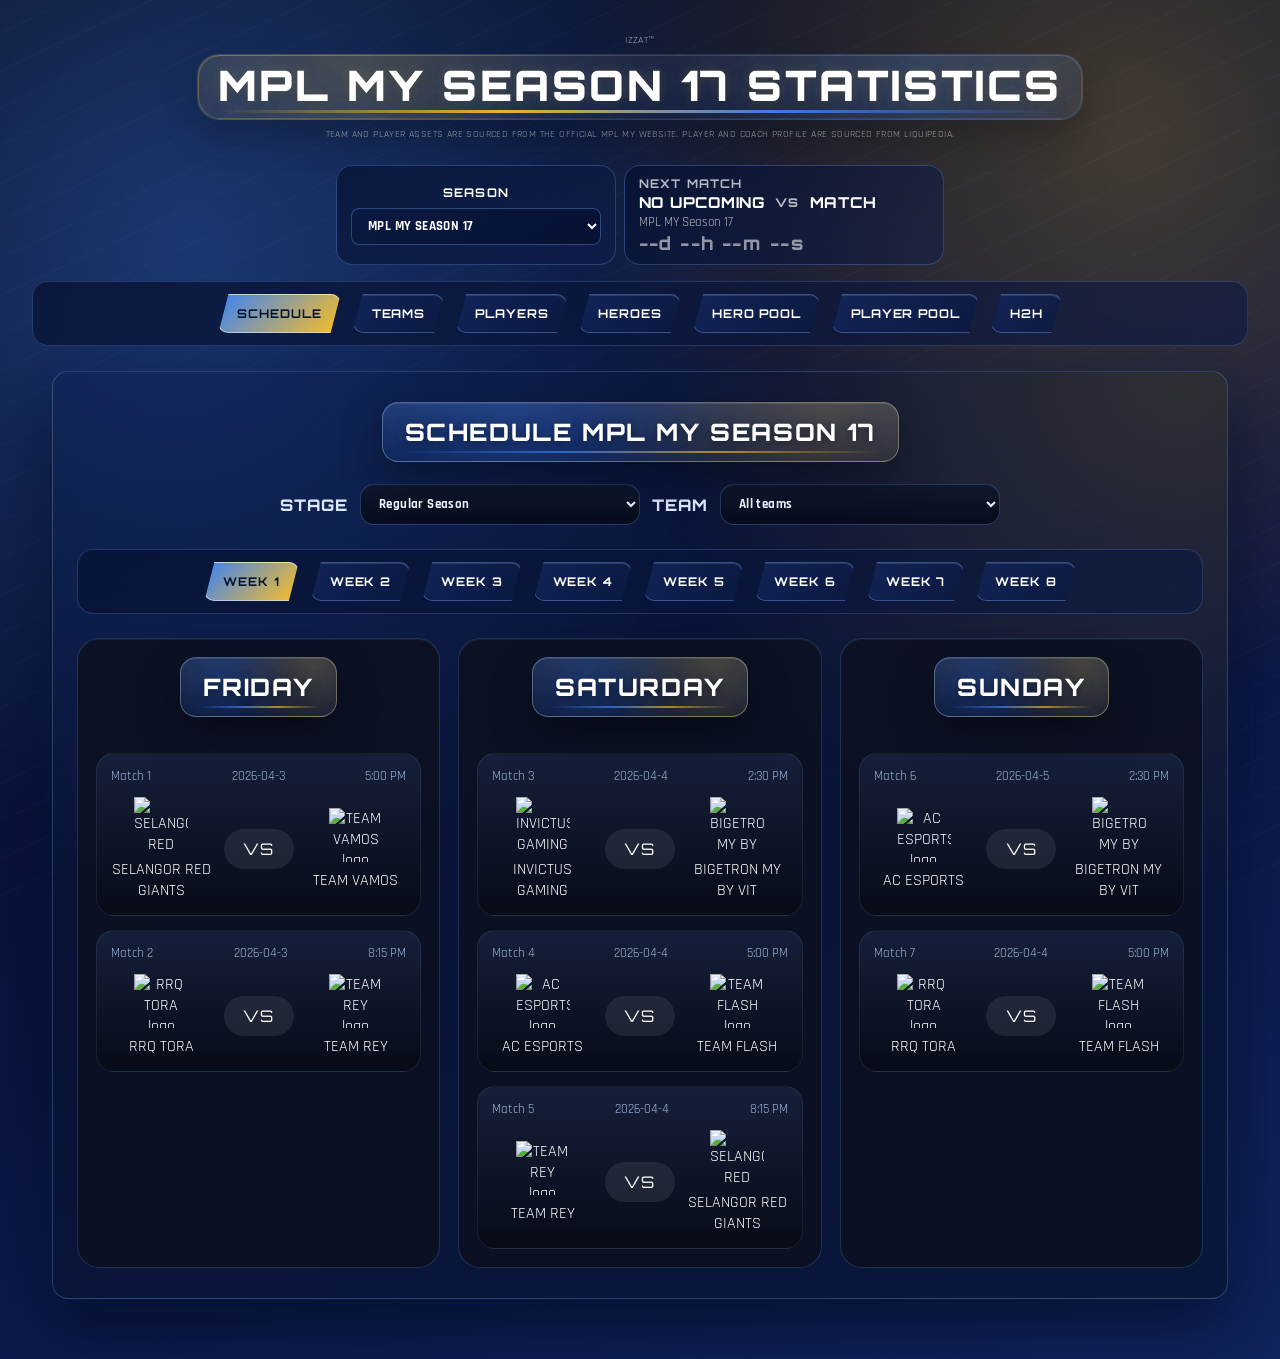
==== index.html @ d5d4b62b "Update index.html" ====
﻿<!DOCTYPE html>
<html lang="en">
<head>
  <meta charset="UTF-8" />
  <meta name="viewport" content="width=device-width, initial-scale=1.0" />
  <title>MPL MY Season 17 Stats</title>
  <link rel="preconnect" href="https://fonts.googleapis.com" />
  <link rel="preconnect" href="https://fonts.gstatic.com" crossorigin />
  <link href="https://fonts.googleapis.com/css2?family=Orbitron:wght@600;700;800;900&family=Rajdhani:wght@500;600;700&display=swap" rel="stylesheet" />
  <link rel="stylesheet" href="/style.css?v=20260312-1" />
</head>
<body>

<div class="container">

  <div class="header">
    <div>
      <p class="siteOwner">Izzat™</p>
      <h1 id="seasonHeading">MPL MY SEASON 17 STATISTICS</h1>
      <p class="siteDisclaimer">Team and player assets are sourced from the official MPL MY website. Player and Coach profile are sourced from Liquipedia.</p>
    </div>
  </div>

  <div class="topControls">
    <div class="seasonSelectorWrap">
      <label for="seasonSelect">Season</label>
      <div class="seasonSelectorField">
        <select id="seasonSelect" onchange="onSeasonChange(this.value)">
          <option value="season17">MPL MY SEASON 17</option>
          <option value="season16">MPL MY SEASON 16</option>
        </select>
      </div>
    </div>

    <div id="nextMatchCountdown" class="countdownCard" aria-live="polite">
      <div class="countdownLabel">Next Match</div>
      <div class="countdownMatchup">
        <div class="countdownTeam">
          <img id="countdownLogoA" class="countdownLogo" src="" alt="" hidden>
          <span id="countdownTeamA" class="countdownTeamName">Loading...</span>
        </div>
        <div class="countdownVs">VS</div>
        <div class="countdownTeam">
          <img id="countdownLogoB" class="countdownLogo" src="" alt="" hidden>
          <span id="countdownTeamB" class="countdownTeamName">Loading...</span>
        </div>
      </div>
      <div id="countdownMeta" class="countdownMeta"></div>
      <div id="countdownTimer" class="countdownTimer">--d --h --m --s</div>
    </div>
  </div>

  <div class="nav">
    <a id="tabSchedule" href="/schedule" data-route="schedule">Schedule</a>
    <a href="/" data-route="teams">Teams</a>
    <a href="/players" data-route="players">Players</a>
    <a href="/heroes" data-route="heroes">Heroes</a>
    <a href="/hero-pool" data-route="hero pool">Hero Pool</a>
    <a href="/player-pool" data-route="player pool">Player Pool</a>
    <a id="tabH2H" href="/h2h/team" data-route="h2h">H2H</a>
  </div>

  <div id="output" class="panel">Loading data...</div>

</div>

<script type="module" src="/js/app.js?v=20260312-1"></script>

<script type="text/javascript" src="https://storage.sociabuzz.com/storage/js/main/buttononwebsite/index.min.js"></script>
<script>
  sbBoW.draw("izzat27","R2l2ZSBTdXBwb3J0","position-bottom-right","#3B82F6","#FFFFFF")
</script>

</body>
</html>
---- style.css ----
﻿/* =========================================================
   THEME TOKENS
========================================================= */
:root{
  --bg0:#060c20;
  --bg1:#0b1542;
  --bg2:#10245d;

  --blue:#3B82F6;
  --blue-dark:#1E40AF;

  --yellow:#FBBF24;
  --yellow-dark:#F59E0B;

  --card:rgba(9,20,56,0.7);
  --border:rgba(114,160,255,0.26);

  --text:#ffffff;
  --muted:rgba(255,255,255,0.7);

  /* glass extras */
  --glass-1: rgba(130,169,255,0.16);
  --glass-2: rgba(13,29,76,0.5);
  --edge: rgba(167,198,255,0.26);
}

*{ box-sizing:border-box; }

html{
  scroll-behavior:smooth;
  scrollbar-width:thin;
  scrollbar-color:rgba(96,165,250,0.85) rgba(6,14,38,0.9);
}

html::-webkit-scrollbar{
  width:12px;
}

html::-webkit-scrollbar-track{
  background:linear-gradient(180deg, rgba(6,14,38,0.95), rgba(8,19,56,0.92));
  border-radius:999px;
}

html::-webkit-scrollbar-thumb{
  border-radius:999px;
  border:2px solid rgba(6,14,38,0.95);
  background:linear-gradient(180deg, rgba(59,130,246,0.95), rgba(14,165,233,0.92), rgba(251,191,36,0.8));
  box-shadow:inset 0 0 0 1px rgba(255,255,255,0.16), 0 0 14px rgba(59,130,246,0.25);
}

html::-webkit-scrollbar-thumb:hover{
  background:linear-gradient(180deg, rgba(96,165,250,1), rgba(56,189,248,1), rgba(251,191,36,0.9));
}

@media (prefers-reduced-motion: reduce){
  html{
    scroll-behavior:auto;
  }
}

/* =========================================================
   PAGE LAYOUT
========================================================= */
body{
  margin:0;
  min-height:100vh;
  font-family:'Rajdhani','Segoe UI',Arial,sans-serif;
  color:var(--text);
  position:relative;
  overflow-x:hidden;

  background:
    radial-gradient(circle at 15% 18%, rgba(59,130,246,0.34), transparent 38%),
    radial-gradient(circle at 88% 10%, rgba(251,191,36,0.24), transparent 34%),
    linear-gradient(155deg, var(--bg0), var(--bg1) 55%, var(--bg2));
}

body::before{
  content:"";
  position:fixed;
  inset:0;
  pointer-events:none;
  z-index:0;
  background:
    linear-gradient(135deg, rgba(255,255,255,0.035) 0%, transparent 40%),
    repeating-linear-gradient(
      -25deg,
      rgba(120,160,255,0.08) 0 1px,
      transparent 1px 34px
    );
  mix-blend-mode:screen;
  opacity:.45;
}

.container{
  width:95%;
  max-width:1460px;
  margin:34px auto;
  position:relative;
  z-index:1;
}

.header{
  text-align:center;
  margin-bottom:25px;
}

.siteOwner{
  margin:0 0 8px;
  font-size:10px;
  letter-spacing:0.04em;
  text-transform:uppercase;
  color:rgba(255,255,255,0.62);
}

h1{
  margin:0;
  font-size:clamp(28px, 4vw, 42px);
  font-family:'Orbitron','Rajdhani',sans-serif;
  font-weight:900;
  letter-spacing:2.6px;
  text-transform:uppercase;
  line-height:1.05;
  position:relative;
  display:inline-block;
  padding:8px 20px 12px;
  border-radius:22px;
  border:1px solid rgba(255,255,255,0.08);
  background:
    radial-gradient(circle at 18% 30%, rgba(251,191,36,0.18), transparent 42%),
    radial-gradient(circle at 82% 18%, rgba(59,130,246,0.18), transparent 38%),
    linear-gradient(180deg, rgba(255,255,255,0.05), rgba(255,255,255,0.01));
  box-shadow:
    0 18px 34px rgba(0,0,0,0.22),
    inset 0 1px 0 rgba(255,255,255,0.09);
  text-shadow:
    0 0 28px rgba(59,130,246,0.26),
    0 0 12px rgba(251,191,36,0.18),
    0 3px 12px rgba(0,0,0,0.28);
}

h1::before{
  content:"";
  position:absolute;
  inset:0;
  border-radius:22px;
  padding:1px;
  background:linear-gradient(135deg, rgba(251,191,36,0.32), rgba(255,255,255,0.04), rgba(59,130,246,0.32));
  -webkit-mask:
    linear-gradient(#000 0 0) content-box,
    linear-gradient(#000 0 0);
  -webkit-mask-composite:xor;
  mask-composite:exclude;
  pointer-events:none;
}

h1::after{
  content:"";
  position:absolute;
  left:22px;
  right:22px;
  bottom:6px;
  height:3px;
  border-radius:999px;
  background:linear-gradient(90deg, rgba(251,191,36,0), rgba(251,191,36,0.92), rgba(59,130,246,0.92), rgba(59,130,246,0));
  box-shadow:0 0 18px rgba(59,130,246,0.2);
}

.subtitle{
  margin-top:6px;
  font-size:14px;
  color:var(--muted);
}

.siteDisclaimer{
  margin:8px 0 0;
  font-size:10px;
  letter-spacing:0.04em;
  text-transform:uppercase;
  color:rgba(255,255,255,0.62);
}

.seasonSelectorWrap{
  display:flex;
  flex-direction:column;
  align-items:center;
  justify-content:center;
  gap:8px;
  padding:10px 14px;
  border:1px solid rgba(122,166,255,0.28);
  background:linear-gradient(135deg, rgba(6,17,49,0.72), rgba(14,30,77,0.48));
  border-radius:16px;
  width:fit-content;
  margin:0;
  backdrop-filter:blur(8px);
}

.seasonSelectorField{
  display:flex;
  flex-direction:column;
  gap:6px;
  align-items:center;
}

.topControls{
  display:flex;
  align-items:stretch;
  justify-content:center;
  gap:8px;
  margin-bottom:16px;
  flex-wrap:wrap;
}

.seasonSelectorWrap label{
  font-weight:700;
  font-family:'Orbitron','Rajdhani',sans-serif;
  letter-spacing:1.2px;
  font-size:12px;
  text-transform:uppercase;
}

.seasonSelectorWrap select{
  min-width:250px;
  font-weight:700;
}

.seasonNote{
  margin:0;
  color:rgba(219,231,255,0.76);
  font-size:0.72rem;
  font-weight:700;
  letter-spacing:0.04em;
  line-height:1.3;
  text-transform:uppercase;
}

.countdownCard{
  min-width:320px;
  padding:10px 14px;
  border:1px solid rgba(122,166,255,0.28);
  background:linear-gradient(135deg, rgba(6,17,49,0.72), rgba(14,30,77,0.48));
  border-radius:16px;
  backdrop-filter:blur(8px);
  display:grid;
  gap:2px;
  align-content:center;
}

.countdownLabel{
  font-weight:700;
  font-family:'Orbitron','Rajdhani',sans-serif;
  letter-spacing:1.2px;
  font-size:12px;
  text-transform:uppercase;
  color:var(--muted);
}

.countdownMatchup{
  display:grid;
  grid-template-columns:minmax(0, max-content) auto minmax(0, max-content);
  align-items:center;
  gap:10px;
  justify-content:start;
}

.countdownTeam{
  display:flex;
  align-items:center;
  gap:8px;
  min-width:0;
}

.countdownTeam:last-child{
  justify-content:flex-start;
}

.countdownTeamName{
  font-family:'Orbitron','Rajdhani',sans-serif;
  font-size:15px;
  font-weight:800;
  letter-spacing:0.05em;
  text-transform:uppercase;
  overflow:hidden;
  text-overflow:ellipsis;
  white-space:nowrap;
}

.countdownLogo{
  width:34px;
  height:34px;
  object-fit:contain;
  flex:0 0 auto;
}

.countdownVs{
  font-family:'Orbitron','Rajdhani',sans-serif;
  font-size:12px;
  font-weight:800;
  color:var(--muted);
  letter-spacing:0.12em;
}

.countdownMeta{
  color:var(--muted);
  font-size:13px;
}

.countdownTimer{
  font-family:'Orbitron','Rajdhani',sans-serif;
  font-size:18px;
  font-weight:800;
  color:#f9d56e;
  letter-spacing:0.08em;
}

.countdownCard.is-empty .countdownTimer{
  color:rgba(255,255,255,0.55);
}

/* =========================================================
   NAV
========================================================= */
.nav{
  display:flex;
  justify-content:center;
  gap:12px;
  flex-wrap:wrap;
  margin-bottom:25px;
  padding:12px;
  border-radius:16px;
  border:1px solid rgba(122,166,255,0.22);
  background:linear-gradient(160deg, rgba(8,18,50,0.78), rgba(11,26,69,0.58));
  backdrop-filter:blur(8px);
  position:relative;
  z-index:10001;
}

.nav a,
.nav button{
  padding:11px 18px;
  border-radius:10px;
  border:1px solid rgba(118,165,255,0.38);
  background:linear-gradient(135deg, rgba(20,38,92,0.86), rgba(11,26,66,0.82));
  color:white;
  cursor:pointer;
  font-family:'Orbitron','Rajdhani',sans-serif;
  font-weight:700;
  font-size:12px;
  letter-spacing:0.9px;
  text-transform:uppercase;
  transition:0.25s ease;
  clip-path:polygon(10px 0, 100% 0, calc(100% - 10px) 100%, 0 100%);
  box-shadow:0 8px 18px rgba(0,0,0,0.3), inset 0 1px 0 rgba(255,255,255,0.12);
  text-decoration:none;
  display:inline-flex;
  align-items:center;
  justify-content:center;
}

.nav a:hover,
.nav button:hover{
  background:linear-gradient(135deg,var(--blue),var(--yellow));
  border-color:rgba(255,255,255,0.55);
  color:#04132f;
  transform:translateY(-3px);
}

.nav a.is-active,
.nav button.is-active{
  background:linear-gradient(135deg,var(--blue),var(--yellow));
  border-color:rgba(255,255,255,0.55);
  color:#04132f;
  box-shadow:0 14px 24px rgba(3,9,30,0.4), 0 0 22px rgba(59,130,246,0.25);
}

.nav a.is-disabled,
.nav button.is-disabled{
  background:linear-gradient(135deg, rgba(40,52,88,0.7), rgba(20,28,50,0.7));
  border-color:rgba(148,163,184,0.25);
  color:rgba(255,255,255,0.45);
  cursor:not-allowed;
  box-shadow:none;
  pointer-events:none;
}

.nav a.is-disabled:hover,
.nav button.is-disabled:hover{
  background:linear-gradient(135deg, rgba(40,52,88,0.7), rgba(20,28,50,0.7));
  border-color:rgba(148,163,184,0.25);
  color:rgba(255,255,255,0.45);
  transform:none;
}

.scheduleWeekNav{
  margin:0 auto 24px;
}

.scheduleFilterBar{
  display:flex;
  align-items:center;
  justify-content:center;
  gap:12px;
  margin:0 auto 24px;
  flex-wrap:wrap;
}

.scheduleFilterBar label{
  font-family:"Orbitron",sans-serif;
  font-weight:800;
  letter-spacing:0.06em;
  text-transform:uppercase;
  color:#dce8ff;
}

.scheduleFilterBar select{
  min-width:min(100%, 280px);
  padding:10px 14px;
  border-radius:14px;
  border:1px solid rgba(96,165,250,0.28);
  background:linear-gradient(180deg, rgba(16,24,46,0.95), rgba(7,12,28,0.95));
  color:#eef6ff;
  font-weight:700;
}

.scheduleBoard{
  display:grid;
  grid-template-columns:repeat(3, minmax(0, 1fr));
  gap:18px;
}

.scheduleDayColumn{
  background:rgba(13,18,34,0.88);
  border:1px solid rgba(96,165,250,0.22);
  border-radius:22px;
  padding:18px;
  box-shadow:inset 0 1px 0 rgba(255,255,255,0.05);
}

.scheduleDayHeader{
  display:flex;
  justify-content:center;
  align-items:center;
  margin-bottom:14px;
  text-align:center;
}

.scheduleDayHeader > :not(h3){
  display:none;
}

.scheduleDayHeader h3{
  margin:0;
  width:100%;
  font-family:"Orbitron",sans-serif;
  font-size:1rem;
  letter-spacing:0.08em;
  text-transform:uppercase;
  text-align:center;
}

.scheduleDayBody{
  display:grid;
  gap:14px;
}

.scheduleMatchCard{
  padding:14px;
  border-radius:18px;
  background:linear-gradient(180deg, rgba(23,33,60,0.95), rgba(8,12,24,0.95));
  border:1px solid rgba(255,255,255,0.07);
}

.scheduleTeamView{
  display:grid;
  gap:18px;
}

.scheduleTeamWeekSection{
  background:rgba(13,18,34,0.88);
  border:1px solid rgba(96,165,250,0.22);
  border-radius:22px;
  padding:18px;
  box-shadow:inset 0 1px 0 rgba(255,255,255,0.05);
}

.scheduleTeamWeekTitle{
  margin:0 0 14px;
  font-family:"Orbitron",sans-serif;
  font-size:1rem;
  letter-spacing:0.08em;
  text-transform:uppercase;
  text-align:center;
}

.scheduleTeamWeekList{
  display:grid;
  gap:12px;
}

.scheduleTeamTextRow{
  display:grid;
  grid-template-columns:minmax(110px, 140px) minmax(0, 1fr) minmax(110px, 140px);
  grid-template-areas:
    "match matchup score"
    ". datetime .";
  gap:16px;
  align-items:center;
  justify-items:center;
  padding:14px;
  border-radius:16px;
  background:linear-gradient(180deg, rgba(23,33,60,0.95), rgba(8,12,24,0.95));
  border:1px solid rgba(255,255,255,0.07);
}

.scheduleTeamMatchNo,
.scheduleTeamDateTime,
.scheduleTeamTextScore{
  color:#9db8df;
  font-size:0.9rem;
}

.scheduleTeamMatchNo{
  grid-area:match;
  grid-row:1 / span 2;
  align-self:center;
  font-weight:800;
  text-align:center;
}

.scheduleTeamDateTime{
  grid-area:datetime;
  display:grid;
  gap:2px;
  justify-items:center;
  text-align:center;
}

.scheduleTeamMatchup{
  grid-area:matchup;
  display:flex;
  align-items:center;
  justify-content:center;
  gap:14px;
  min-width:0;
  width:100%;
}

.scheduleTeamTextScore{
  grid-area:score;
  grid-row:1 / span 2;
  align-self:center;
  text-align:center;
}

.scheduleTeamStatus{
  display:grid;
  gap:6px;
  justify-items:center;
  min-width:110px;
  padding:10px 12px;
  border-radius:16px;
  background:linear-gradient(180deg, rgba(255,255,255,0.09), rgba(255,255,255,0.04));
  border:1px solid rgba(255,255,255,0.08);
}

.scheduleTeamStatusLabel{
  display:inline-flex;
  align-items:center;
  justify-content:center;
  min-width:88px;
  padding:6px 10px;
  border-radius:999px;
  font-family:"Orbitron",sans-serif;
  font-size:0.72rem;
  letter-spacing:0.08em;
  text-transform:uppercase;
  color:#04132f;
  background:linear-gradient(135deg, #93c5fd, #38bdf8);
}

.scheduleTeamStatusDetail{
  display:block;
  width:100%;
  font-family:"Orbitron",sans-serif;
  font-size:0.76rem;
  letter-spacing:0.04em;
  color:#dce8ff;
  white-space:nowrap;
  text-align:center;
}

.scheduleTeamStatus.is-finished .scheduleTeamStatusLabel{
  background:linear-gradient(135deg, #cbd5e1, #94a3b8);
}

.scheduleTeamStatus.is-upcoming .scheduleTeamStatusLabel{
  background:linear-gradient(135deg, #facc15, #f59e0b);
}

.scheduleTeamStatus.is-win .scheduleTeamStatusLabel{
  background:linear-gradient(135deg, #86efac, #22c55e);
}

.scheduleTeamStatus.is-loss .scheduleTeamStatusLabel{
  background:linear-gradient(135deg, #fca5a5, #ef4444);
}

.scheduleTeamMatchupSide{
  display:inline-flex;
  align-items:center;
  justify-content:center;
  gap:10px;
  min-width:0;
  font-weight:800;
  color:#eef6ff;
  text-align:center;
}

.scheduleTeamMatchupSide span{
  min-width:0;
}

.scheduleTeamInlineLogo{
  width:34px;
  height:34px;
  object-fit:contain;
  flex:0 0 auto;
}

.scheduleTeamMatchupVs{
  border:0;
  background:transparent;
  padding:0;
  color:#9db8df;
  font-family:"Orbitron",sans-serif;
  font-size:0.82rem;
  text-transform:uppercase;
  flex:0 0 auto;
}

.scheduleTeamMatchupVs.is-played{
  display:inline-flex;
  align-items:center;
  justify-content:center;
  min-width:70px;
  padding:10px 12px;
  border-radius:999px;
  background:linear-gradient(135deg, #f59e0b, #f97316);
  color:#111827;
}

.scheduleTeamMatchupVs.is-clickable{
  cursor:pointer;
  transition:transform 160ms ease, color 160ms ease, filter 160ms ease;
}

.scheduleTeamMatchupVs.is-clickable:hover{
  transform:translateY(-1px);
  color:#ffffff;
  filter:brightness(1.08);
}

.scheduleMatchMeta{
  display:flex;
  justify-content:space-between;
  gap:10px;
  margin-bottom:12px;
  color:#9db8df;
  font-size:0.82rem;
  flex-wrap:wrap;
}

.scheduleTeams{
  display:grid;
  grid-template-columns:minmax(0, 1fr) auto minmax(0, 1fr);
  align-items:center;
  gap:12px;
}

.scheduleTeam{
  display:flex;
  flex-direction:column;
  align-items:center;
  gap:8px;
  text-align:center;
  font-weight:700;
}

.scheduleTeamTrigger,
.scheduleTeamMatchupTrigger{
  border:0;
  padding:0;
  background:none;
  color:inherit;
  font:inherit;
  cursor:pointer;
}

.scheduleTeamTrigger:focus-visible,
.scheduleTeamMatchupTrigger:focus-visible{
  outline:none;
}

.scheduleTeamTrigger:hover,
.scheduleTeamTrigger:focus-visible,
.scheduleTeamMatchupTrigger:hover,
.scheduleTeamMatchupTrigger:focus-visible{
  color:#ffe082;
}

.scheduleTeamLogo{
  width:54px;
  height:54px;
  object-fit:contain;
}

.scheduleScore{
  min-width:70px;
  padding:10px 12px;
  border:0;
  border-radius:999px;
  background:rgba(255,255,255,0.08);
  text-align:center;
  font-family:"Orbitron",sans-serif;
  letter-spacing:0.08em;
  color:inherit;
}

.scheduleScore.is-played{
  background:linear-gradient(135deg, #f59e0b, #f97316);
  color:#111827;
}

.scheduleScore.is-clickable{
  cursor:pointer;
  transition:transform 160ms ease, box-shadow 160ms ease, filter 160ms ease;
}

.scheduleScore.is-clickable:hover{
  transform:translateY(-1px);
  box-shadow:0 10px 24px rgba(0,0,0,0.28);
  filter:brightness(1.04);
}

.scheduleScorecardModal{
  width:min(1360px, calc(100vw - 28px));
  position:relative;
  overflow-x:hidden;
  scrollbar-width:thin;
  scrollbar-color:rgba(96,165,250,0.85) rgba(6,14,38,0.9);
}

.scheduleScorecardModal::-webkit-scrollbar{
  width:12px;
}

.scheduleScorecardModal::-webkit-scrollbar-track{
  background:linear-gradient(180deg, rgba(6,14,38,0.95), rgba(8,19,56,0.92));
  border-radius:999px;
}

.scheduleScorecardModal::-webkit-scrollbar-thumb{
  border-radius:999px;
  border:2px solid rgba(6,14,38,0.95);
  background:linear-gradient(180deg, rgba(59,130,246,0.95), rgba(14,165,233,0.92), rgba(251,191,36,0.8));
  box-shadow:inset 0 0 0 1px rgba(255,255,255,0.16), 0 0 14px rgba(59,130,246,0.25);
}

.scheduleScorecardModal::-webkit-scrollbar-thumb:hover{
  background:linear-gradient(180deg, rgba(96,165,250,1), rgba(56,189,248,1), rgba(251,191,36,0.9));
}

.scheduleScorecardModalHead{
  position:relative;
  justify-content:center;
  align-items:center;
  margin-bottom:14px;
}

.scheduleScorecardTopStack{
  display:grid;
  justify-items:center;
  gap:10px;
  width:100%;
}

.scheduleScorecardMatchHead{
  min-width:0;
}

.scheduleScorecardMatchup{
  display:flex;
  align-items:center;
  justify-content:center;
  gap:14px;
  flex-wrap:wrap;
  font-family:"Orbitron",sans-serif;
  letter-spacing:0.05em;
  text-align:center;
}

.scheduleScorecardMatchTeam{
  display:inline-flex;
  align-items:center;
  gap:10px;
  min-width:0;
}

.scheduleScorecardMatchLogo{
  width:42px;
  height:42px;
  object-fit:contain;
}

.scheduleScorecardMatchVs{
  color:#9db8df;
  text-transform:uppercase;
}

.scheduleScorecardTabs{
  display:flex;
  flex-wrap:wrap;
  justify-content:center;
  gap:10px;
}

.scheduleScorecardTab{
  border:1px solid rgba(255,255,255,0.12);
  background:rgba(255,255,255,0.06);
  color:#dce8ff;
  border-radius:999px;
  padding:8px 14px;
  font-weight:800;
  cursor:pointer;
}

.scheduleScorecardTab.is-active{
  background:linear-gradient(135deg, rgba(59,130,246,0.9), rgba(14,165,233,0.9));
  color:#fff;
  border-color:rgba(125,211,252,0.7);
}

.scheduleScorecardGameMeta{
  color:#9db8df;
  font-weight:700;
  text-align:center;
}

.scheduleScorecardClose{
  position:absolute;
  top:0;
  right:0;
  width:34px;
  height:34px;
  border-radius:10px;
  border:1px solid rgba(122,166,255,0.26);
  background:linear-gradient(180deg, rgba(10,22,58,0.95), rgba(7,17,45,0.95));
  color:#dce8ff;
  font-family:"Orbitron",sans-serif;
  font-size:0.86rem;
  font-weight:900;
  cursor:pointer;
  box-shadow:0 10px 18px rgba(0,0,0,0.24), inset 0 1px 0 rgba(255,255,255,0.08);
  transition:transform 160ms ease, border-color 160ms ease, color 160ms ease, box-shadow 160ms ease;
}

.scheduleScorecardClose:hover{
  transform:translateY(-1px) scale(1.03);
  border-color:rgba(251,191,36,0.55);
  color:#fff3c4;
  box-shadow:0 12px 22px rgba(0,0,0,0.28), 0 0 12px rgba(251,191,36,0.12);
}

.scheduleScorecardBansPanel{
  margin-bottom:14px;
  padding:12px 14px;
  border-radius:16px;
  border:1px solid rgba(255,255,255,0.1);
  background:rgba(3, 10, 31, 0.72);
}

.scheduleScorecardObjectivesPanel{
  margin-bottom:14px;
  padding:12px 14px;
  border-radius:16px;
  border:1px solid rgba(255,255,255,0.1);
  background:
    linear-gradient(180deg, rgba(255,255,255,0.04), rgba(255,255,255,0.02)),
    rgba(3, 10, 31, 0.72);
}

.scheduleScorecardObjectivesGrid{
  display:grid;
  grid-template-columns:repeat(3, minmax(0, 1fr));
  gap:10px;
}

.scheduleScorecardObjectiveCard{
  min-width:0;
  padding:10px 12px;
  border-radius:14px;
  border:1px solid rgba(255,255,255,0.08);
  background:rgba(8, 18, 48, 0.78);
  box-shadow:inset 0 1px 0 rgba(255,255,255,0.04);
}

.scheduleScorecardObjectiveHead{
  display:flex;
  align-items:center;
  justify-content:center;
  gap:8px;
  margin-bottom:10px;
  font-family:"Orbitron","Rajdhani",sans-serif;
  font-size:0.82rem;
  font-weight:800;
  letter-spacing:0.04em;
  text-transform:uppercase;
}

.scheduleScorecardObjectiveIcon{
  width:34px;
  height:34px;
  border-radius:10px;
  object-fit:cover;
  border:1px solid rgba(255,255,255,0.12);
}

.scheduleScorecardObjectiveValues{
  display:grid;
  grid-template-columns:minmax(0, 1fr) auto minmax(0, 1fr);
  align-items:center;
  gap:8px;
}

.scheduleScorecardObjectiveValue{
  display:flex;
  flex-direction:column;
  align-items:center;
  gap:4px;
  min-width:0;
  text-align:center;
}

.scheduleScorecardObjectiveValue strong{
  font-family:"Rajdhani","Segoe UI",Arial,sans-serif;
  font-size:1.02rem;
  font-weight:800;
  letter-spacing:0.02em;
  line-height:1;
}

.scheduleScorecardObjectiveValue span{
  color:#9db8df;
  font-size:0.72rem;
  font-weight:700;
  line-height:1.2;
}

.scheduleScorecardObjectiveDivider{
  color:rgba(255,255,255,0.42);
  font-family:"Orbitron","Rajdhani",sans-serif;
  font-weight:800;
}

.scheduleScorecardBansGrid{
  display:grid;
  grid-template-columns:repeat(5, minmax(0, 1fr));
  gap:8px 10px;
}

.scheduleScorecardBan{
  position:relative;
  display:flex;
  align-items:center;
  justify-content:center;
  aspect-ratio:1 / 1;
  width:min(100%, 50px);
  margin:0 auto;
  border-radius:50%;
  background:rgba(255,255,255,0.05);
  border:1px solid rgba(255,255,255,0.08);
  overflow:hidden;
}

.scheduleScorecardBanImg{
  width:100%;
  height:100%;
  object-fit:cover;
  filter:grayscale(1) brightness(0.78);
}

.scheduleScorecardBanFallback{
  font-family:"Orbitron",sans-serif;
  color:#cbd5e1;
  font-weight:800;
}

.scheduleScorecardBanX{
  position:absolute;
  inset:0;
  color:transparent;
  pointer-events:none;
}

.scheduleScorecardBanX::before,
.scheduleScorecardBanX::after{
  content:"";
  position:absolute;
  top:50%;
  left:50%;
  width:118%;
  height:5px;
  border-radius:999px;
  background:linear-gradient(90deg, rgba(127,29,29,0.92), #ef4444 45%, #f87171 55%, rgba(127,29,29,0.92));
  box-shadow:0 0 10px rgba(239,68,68,0.45), 0 0 2px rgba(255,255,255,0.35);
  transform-origin:center;
}

.scheduleScorecardBanX::before{
  transform:translate(-50%, -50%) rotate(45deg);
}

.scheduleScorecardBanX::after{
  transform:translate(-50%, -50%) rotate(-45deg);
}

.scheduleScorecardGrid{
  display:grid;
  grid-template-columns:repeat(2, minmax(0, 1fr));
  gap:14px;
}

.scheduleScorecardTeamCard{
  border:1px solid rgba(255,255,255,0.1);
  border-radius:16px;
  padding:14px;
  min-width:0;
  background:rgba(255,255,255,0.04);
}

.scheduleScorecardTeamHead{
  display:flex;
  align-items:center;
  justify-content:center;
  gap:12px;
  margin-bottom:12px;
  text-align:center;
}

.scheduleScorecardTeamHead h4,
.scheduleScorecardTeamHead p{
  margin:0;
}

.scheduleScorecardTeamHead p{
  color:#9db8df;
  font-size:0.9rem;
}

.scheduleScorecardTeamLogo{
  width:52px;
  height:52px;
  object-fit:contain;
}

.scheduleScorecardPlayerList{
  display:grid;
  gap:8px;
}

.scheduleScorecardPlayer{
  display:flex;
  align-items:center;
  gap:10px;
  align-items:center;
  position:relative;
  padding:10px 12px;
  border-radius:12px;
  background:rgba(7, 15, 37, 0.72);
  border:1px solid rgba(255,255,255,0.06);
  min-height:56px;
}

.scheduleScorecardPlayer.is-mvp{
  border-color:rgba(251,191,36,0.6);
  box-shadow:0 14px 26px rgba(0,0,0,0.28), 0 0 18px rgba(251,191,36,0.14);
  background:
    radial-gradient(circle at 18% 18%, rgba(251,191,36,0.14), transparent 36%),
    linear-gradient(180deg, rgba(24, 22, 10, 0.42), rgba(7, 15, 37, 0.88));
}

.scheduleScorecardMvpBadge{
  position:absolute;
  top:-10px;
  right:12px;
  z-index:3;
  padding:4px 10px;
  border-radius:999px;
  font-size:0.7rem;
  font-weight:900;
  letter-spacing:0.08em;
  color:#fff8dc;
  border:1px solid rgba(251,191,36,0.55);
  background:linear-gradient(135deg, rgba(251,191,36,0.88), rgba(245,158,11,0.38));
  box-shadow:0 10px 20px rgba(0,0,0,0.3);
}

.scheduleScorecardPlayer.is-mvp .scheduleScorecardPlayerFace,
.scheduleScorecardPlayer.is-mvp .scheduleScorecardHeroImg{
  border-color:rgba(251,191,36,0.92);
  box-shadow:0 0 16px rgba(251,191,36,0.18);
}

.scheduleScorecardPlayerMain{
  display:flex;
  align-items:center;
  gap:10px;
  min-width:0;
  flex:1.35 1 0;
}

.scheduleScorecardPlayerFaceWrap{
  position:relative;
  display:inline-flex;
  align-items:center;
  justify-content:center;
  flex:0 0 auto;
}

.scheduleScorecardPlayer.is-mvp::after{
  content:none;
}

.scheduleScorecardPlayer.is-mvp .scheduleScorecardPlayerFaceWrap::after{
  content:"";
  position:absolute;
  top:-28px;
  left:50%;
  transform:translateX(-50%);
  width:30px;
  height:24px;
  z-index:4;
  background-image:url("data:image/svg+xml,%3Csvg%20viewBox%3D%270%200%2064%2048%27%20xmlns%3D%27http%3A//www.w3.org/2000/svg%27%3E%3Cdefs%3E%3ClinearGradient%20id%3D%27gold%27%20x1%3D%270%27%20y1%3D%270%27%20x2%3D%270%27%20y2%3D%271%27%3E%3Cstop%20offset%3D%270%25%27%20stop-color%3D%27%23FFD700%27/%3E%3Cstop%20offset%3D%27100%25%27%20stop-color%3D%27%23F59E0B%27/%3E%3C/linearGradient%3E%3C/defs%3E%3Cpath%20d%3D%27M4%2036%20L10%2014%20L24%2028%20L32%208%20L40%2028%20L54%2014%20L60%2036%20Z%27%20fill%3D%27url(%23gold)%27%20stroke%3D%27%23B8860B%27%20stroke-width%3D%272%27/%3E%3Crect%20x%3D%274%27%20y%3D%2736%27%20width%3D%2756%27%20height%3D%276%27%20fill%3D%27url(%23gold)%27%20stroke%3D%27%23B8860B%27%20stroke-width%3D%272%27/%3E%3C/svg%3E");
  background-size:contain;
  background-repeat:no-repeat;
  background-position:center;
  filter:drop-shadow(0 6px 10px rgba(0,0,0,0.4)) drop-shadow(0 0 8px rgba(251,191,36,0.3));
  animation:crownFloat 1.8s ease-in-out infinite;
}

.scheduleScorecardPlayerFace{
  width:42px;
  height:42px;
  border-radius:50%;
  object-fit:cover;
  border:2px solid rgba(255,255,255,0.2);
  flex:0 0 auto;
}

.scheduleScorecardPlayerName{
  display:block;
  font-weight:800;
  min-width:0;
  line-height:1.1;
}

.scheduleScorecardHero{
  display:flex;
  align-items:center;
  gap:8px;
  min-width:0;
  flex:0.9 1 0;
  margin-left:6px;
}

.scheduleScorecardHero span{
  min-width:0;
  line-height:1.1;
}

.scheduleScorecardHeroImg{
  width:34px;
  height:34px;
  border-radius:50%;
  object-fit:cover;
  border:2px solid rgba(255,255,255,0.22);
}

.scheduleScorecardKda{
  font-family:"Rajdhani","Segoe UI",Arial,sans-serif;
  font-size:1.02rem;
  font-weight:800;
  letter-spacing:0.02em;
  white-space:nowrap;
  flex:0 0 auto;
  min-width:58px;
  text-align:right;
}

.scheduleScorecardEmpty{
  padding:16px;
  border-radius:12px;
  text-align:center;
  color:#9db8df;
  background:rgba(255,255,255,0.04);
}

.scheduleEmpty{
  padding:18px;
  border-radius:16px;
  text-align:center;
  color:#9db8df;
  background:rgba(255,255,255,0.04);
}

a:focus-visible,
button:focus-visible,
select:focus-visible,
input:focus-visible{
  outline:2px solid var(--yellow);
  outline-offset:2px;
}

.retry-btn{
  padding:10px 16px;
  border-radius:10px;
  border:1px solid var(--border);
  background:linear-gradient(135deg,var(--blue),var(--yellow));
  color:#fff;
  font-weight:700;
  cursor:pointer;
}

.filterRow{
  margin-bottom:20px;
  display:flex;
  gap:20px;
  justify-content:center;
  flex-wrap:wrap;
}

.searchRow{
  margin-bottom:20px;
  display:flex;
  justify-content:center;
}

.searchInput{
  padding:10px 14px;
  width:320px;
  max-width:100%;
  border-radius:10px;
  border:1px solid #444;
  background:#0b0b0b;
  color:#fff;
}

.teamCompareWrap{
  display:grid;
  grid-template-columns:repeat(2, minmax(280px, 1fr));
  gap:16px;
  margin:0 auto 18px;
  max-width:1100px;
}

.teamCompareCard{
  border:1px solid rgba(126,169,255,0.28);
  border-radius:14px;
  background:linear-gradient(165deg, rgba(8,18,52,0.8), rgba(13,28,70,0.58));
  padding:14px;
  box-shadow:0 14px 30px rgba(2,8,28,0.35);
}

.teamCompareHead{
  display:flex;
  align-items:center;
  justify-content:space-between;
  gap:10px;
  margin-bottom:12px;
}

.teamCompareLabel{
  font-family:'Orbitron','Rajdhani',sans-serif;
  font-weight:800;
  letter-spacing:1px;
  font-size:12px;
}

.teamCompareIdentity{
  display:flex;
  align-items:center;
  gap:10px;
  font-weight:800;
  margin-bottom:12px;
}

.teamCompareLogo{
  width:50px !important;
  height:50px !important;
  border-radius:0 !important;
  object-fit:contain !important;
}

.teamCompareStats{
  display:grid;
  gap:8px;
}

.teamCompareRow{
  display:flex;
  align-items:center;
  justify-content:space-between;
  gap:10px;
  padding:8px 10px;
  border-radius:10px;
  border:1px solid rgba(255,255,255,0.08);
  background:rgba(255,255,255,0.03);
  font-weight:700;
}

.teamCompareValue{
  min-width:64px;
  text-align:center;
  padding:4px 8px;
  border-radius:8px;
  border:1px solid rgba(255,255,255,0.18);
}

.teamCompareValue.is-better{
  background:linear-gradient(135deg,var(--blue),var(--yellow));
  color:#04132f;
  border-color:rgba(255,255,255,0.5);
  font-weight:900;
}

.teamCompareEmpty{
  text-align:center;
  opacity:0.8;
  padding:16px 8px 10px;
}

.compareSearchInput{
  width:220px;
  max-width:100%;
}

.compareSearchWrap{
  position:relative;
  width:220px;
  max-width:100%;
}

.compareSelectInput{
  width:100%;
  margin-top:8px;
}

.compareSuggestList{
  position:absolute;
  left:0;
  right:0;
  top:calc(100% + 6px);
  z-index:20;
  border:1px solid rgba(126,169,255,0.35);
  border-radius:10px;
  background:linear-gradient(165deg, rgba(8,18,52,0.95), rgba(13,28,70,0.92));
  box-shadow:0 14px 30px rgba(2,8,28,0.45);
  max-height:220px;
  overflow:auto;
}

.compareSuggestItem{
  width:100%;
  text-align:left;
  border:0;
  border-bottom:1px solid rgba(255,255,255,0.08);
  background:transparent;
  color:#fff;
  padding:8px 10px;
  cursor:pointer;
  font-family:'Rajdhani','Segoe UI',Arial,sans-serif;
  font-weight:700;
}

.compareSuggestItem:last-child{
  border-bottom:0;
}

.compareSuggestItem:hover{
  background:linear-gradient(135deg,var(--blue),var(--yellow));
  color:#04132f;
}

.compareSuggestEmpty{
  padding:8px 10px;
  opacity:0.75;
  font-size:13px;
}

.playerCompareAvatar{
  width:56px !important;
  height:56px !important;
  border-radius:50% !important;
  object-fit:cover !important;
  border:2px solid rgba(255,255,255,0.35);
}

.heroCompareAvatar{
  width:56px !important;
  height:56px !important;
  border-radius:14px !important;
  object-fit:cover !important;
  border:2px solid rgba(255,255,255,0.35);
}

.playerCompareMeta{
  display:flex;
  align-items:center;
  gap:10px;
  flex-wrap:wrap;
  font-size:13px;
  opacity:0.9;
  margin:0 0 10px;
}

.playerCompareTeamBadge{
  display:inline-flex;
  align-items:center;
  gap:8px;
  padding:6px 10px;
  border-radius:999px;
  border:1px solid rgba(255,255,255,0.2);
  background:linear-gradient(145deg, rgba(59,130,246,0.22), rgba(251,191,36,0.18));
  box-shadow:0 8px 18px rgba(0,0,0,0.28);
}

.playerCompareTeamLogo{
  width:24px !important;
  height:24px !important;
  border-radius:0 !important;
  object-fit:contain !important;
  background:transparent !important;
}

.playerCompareTeamName{
  font-weight:800;
  letter-spacing:0.3px;
}

.playerCompareLane{
  display:inline-flex;
  align-items:center;
  padding:6px 10px;
  border-radius:999px;
  border:1px solid rgba(255,255,255,0.2);
  background:rgba(255,255,255,0.08);
  font-weight:700;
}

.comparePoolRow{
  display:flex;
  align-items:center;
  gap:8px;
  flex-wrap:wrap;
  margin:0 0 12px;
}

.comparePoolLabel{
  font-size:13px;
  font-weight:800;
  opacity:0.9;
}

.comparePoolIcons{
  display:flex;
  align-items:center;
  gap:6px;
  flex-wrap:wrap;
}

.comparePoolIcon{
  width:28px !important;
  height:28px !important;
  border-radius:50% !important;
  object-fit:cover !important;
  border:2px solid rgba(255,255,255,0.35);
  background:rgba(255,255,255,0.06);
}

.comparePoolIcon--player{
  object-fit:cover !important;
}

.comparePoolEmpty{
  opacity:0.7;
  font-size:13px;
}

.compareStatActionBtn{
  border:1px solid rgba(255,255,255,0.28);
  background:linear-gradient(135deg, rgba(59,130,246,0.32), rgba(251,191,36,0.26));
  color:#fff;
  border-radius:8px;
  padding:5px 10px;
  font-weight:800;
  cursor:pointer;
  font-family:'Rajdhani','Segoe UI',Arial,sans-serif;
}

.h2hModalBackdrop{
  position:fixed;
  inset:0;
  z-index:12000;
  background:rgba(2, 8, 28, 0.68);
  backdrop-filter:blur(4px);
  display:flex;
  align-items:center;
  justify-content:center;
  padding:14px;
}

.h2hModalCard{
  width:min(740px, 100%);
  max-height:min(82vh, 760px);
  overflow:auto;
  border-radius:14px;
  border:1px solid rgba(126,169,255,0.32);
  background:linear-gradient(170deg, rgba(8,19,56,0.95), rgba(9,20,50,0.9));
  box-shadow:0 24px 50px rgba(0,0,0,0.45);
  padding:14px;
}

.h2hModalHead{
  display:flex;
  align-items:center;
  justify-content:space-between;
  gap:10px;
  margin-bottom:10px;
}

.h2hModalHead h3{
  margin:0;
  font-size:18px;
}

.h2hModalClose{
  border:1px solid rgba(255,255,255,0.28);
  background:rgba(255,255,255,0.08);
  color:#fff;
  border-radius:8px;
  padding:6px 10px;
  font-weight:800;
  cursor:pointer;
}

.h2hModalList{
  display:grid;
  gap:8px;
}

.h2hModalItem{
  display:flex;
  align-items:center;
  justify-content:space-between;
  gap:10px;
  border:1px solid rgba(255,255,255,0.12);
  border-radius:10px;
  padding:8px 10px;
  background:rgba(255,255,255,0.04);
}

.h2hModalMain{
  display:flex;
  align-items:center;
  gap:10px;
  min-width:0;
}

.h2hModalImg{
  width:36px !important;
  height:36px !important;
  border-radius:50% !important;
  object-fit:cover !important;
  border:2px solid rgba(255,255,255,0.35);
}

.h2hModalImg--player{
  border-radius:50% !important;
}

.h2hModalMeta{
  font-size:13px;
  opacity:0.9;
  white-space:nowrap;
}

.h2hModalEmpty{
  opacity:0.75;
  padding:8px 2px;
}

.teamRosterModal{
  width:min(1120px, calc(100vw - 28px));
}

.scheduleTeamSummaryModal{
  width:min(360px, calc(100vw - 20px));
  padding:0;
  overflow:hidden;
  position:relative;
}

.scheduleTeamSummaryClose{
  top:10px;
  right:10px;
}

.scheduleTeamSummaryHeader{
  padding:16px 16px 18px;
  border-bottom:1px solid rgba(255,255,255,0.08);
  background:
    radial-gradient(circle at 24% 30%, rgba(59,130,246,0.28), transparent 34%),
    linear-gradient(180deg, rgba(17,43,112,0.98), rgba(9,22,62,0.96));
}

.scheduleTeamSummaryIdentity{
  min-height:92px;
  display:grid;
  grid-template-columns:auto 72px minmax(0, 1fr);
  align-items:center;
  gap:14px;
}

.scheduleTeamSummaryLabel{
  color:rgba(255,255,255,0.88);
  font-family:"Orbitron","Rajdhani",sans-serif;
  font-size:0.92rem;
  font-weight:800;
  letter-spacing:0.08em;
  text-transform:uppercase;
}

.scheduleTeamSummaryLogo{
  width:72px;
  height:72px;
  object-fit:contain;
  filter:
    drop-shadow(0 10px 18px rgba(0,0,0,0.42))
    drop-shadow(0 0 14px rgba(251,191,36,0.18));
}

.scheduleTeamSummaryIdentity h3{
  margin:0;
  color:#f8fbff;
  font-size:1.45rem;
  line-height:1.1;
  letter-spacing:0.04em;
  text-transform:uppercase;
}

.scheduleTeamSummaryRows{
  display:flex;
  flex-direction:column;
}

.scheduleTeamSummaryRow{
  display:flex;
  align-items:center;
  justify-content:space-between;
  gap:14px;
  padding:16px;
  border-bottom:1px solid rgba(255,255,255,0.08);
  background:
    linear-gradient(180deg, rgba(255,255,255,0.04), rgba(255,255,255,0.02)),
    rgba(7,16,48,0.4);
}

.scheduleTeamSummaryRow:last-child{
  border-bottom:none;
}

.scheduleTeamSummaryRowLabel,
.scheduleTeamSummaryRowValue{
  font-family:"Orbitron","Rajdhani",sans-serif;
  font-weight:800;
  letter-spacing:0.04em;
  text-transform:uppercase;
}

.scheduleTeamSummaryRowLabel{
  color:rgba(255,255,255,0.86);
  font-size:0.92rem;
}

.scheduleTeamSummaryRowValue{
  color:#f8fbff;
  font-size:1rem;
}

.playerDetailsModal{
  width:min(760px, calc(100vw - 20px));
  padding:0;
  overflow:auto;
  -webkit-overflow-scrolling:touch;
}

.playerStatsModal{
  width:min(380px, calc(100vw - 20px));
}

.playerProfileModalContent{
  padding:0 16px 16px;
}

.heroPoolPlayerStatsModal{
  width:min(860px, calc(100vw - 20px));
  padding:0;
  overflow:auto;
  -webkit-overflow-scrolling:touch;
}

.heroPoolPlayerStatsModalBody{
  display:flex;
  flex-direction:column;
  gap:18px;
  padding:0 16px 16px;
}

.heroPoolPlayerStatsSummary{
  display:flex;
  align-items:center;
  justify-content:space-between;
  gap:16px;
}

.heroPoolPlayerStatsIdentity{
  display:flex;
  align-items:center;
  gap:14px;
  min-width:0;
}

.heroPoolPlayerStatsPortrait{
  width:56px;
  height:56px;
  border-radius:16px;
  object-fit:cover;
  box-shadow:
    0 12px 20px rgba(0,0,0,0.32),
    0 0 12px rgba(59,130,246,0.14);
}

.heroPoolPlayerStatsIdentityText{
  min-width:0;
}

.heroPoolPlayerStatsPlayerName{
  font-family:"Orbitron","Rajdhani",sans-serif;
  font-size:1.04rem;
  font-weight:800;
  letter-spacing:0.03em;
  white-space:nowrap;
  overflow:hidden;
  text-overflow:ellipsis;
}

.heroPoolPlayerStatsPlayerMeta{
  margin-top:4px;
  color:rgba(255,255,255,0.72);
  font-size:0.9rem;
}

.heroPoolPlayerStatsTeam{
  display:flex;
  align-items:center;
  justify-content:flex-end;
  gap:12px;
  font-weight:700;
}

.heroPoolPlayerStatsTeamLogo{
  width:50px;
  height:50px;
  object-fit:contain;
}

.heroPoolPlayerStatsSection{
  display:flex;
  flex-direction:column;
  gap:12px;
}

.heroPoolPlayerStatsSectionTitle{
  color:#ffe082;
  font-family:"Orbitron","Rajdhani",sans-serif;
  font-size:0.84rem;
  font-weight:800;
  letter-spacing:0.1em;
  text-transform:uppercase;
}

.heroPoolPlayerStatsHeroList{
  display:flex;
  flex-wrap:wrap;
  gap:10px;
}

.heroPoolPlayerStatsHeroOption{
  flex:1 1 220px;
  min-width:0;
  display:flex;
  align-items:center;
  gap:10px;
  padding:10px 12px;
  border:1px solid rgba(255,255,255,0.12);
  border-radius:18px;
  background:
    linear-gradient(180deg, rgba(255,255,255,0.05), rgba(255,255,255,0.02)),
    rgba(6,16,46,0.52);
  color:#f6fbff;
  cursor:pointer;
  text-align:left;
  transition:
    transform 160ms ease,
    border-color 160ms ease,
    box-shadow 160ms ease,
    background 160ms ease;
}

.heroPoolPlayerStatsHeroOption:hover,
.heroPoolPlayerStatsHeroOption:focus-visible{
  transform:translateY(-1px);
  border-color:rgba(251,191,36,0.46);
  box-shadow:0 14px 22px rgba(0,0,0,0.22);
}

.heroPoolPlayerStatsHeroOption:focus-visible{
  outline:none;
}

.heroPoolPlayerStatsHeroOption.is-active{
  border-color:rgba(251,191,36,0.62);
  background:
    linear-gradient(180deg, rgba(251,191,36,0.16), rgba(251,191,36,0.06)),
    rgba(9,21,58,0.78);
  box-shadow:
    0 14px 24px rgba(0,0,0,0.26),
    0 0 18px rgba(251,191,36,0.15);
}

.heroPoolPlayerStatsHeroImg{
  width:48px;
  height:48px;
  border-radius:14px;
  object-fit:cover;
  border:2px solid rgba(255,255,255,0.22);
  flex:0 0 auto;
}

.heroPoolPlayerStatsHeroText{
  display:flex;
  flex-direction:column;
  gap:4px;
  min-width:0;
}

.heroPoolPlayerStatsHeroName{
  font-weight:800;
  white-space:nowrap;
  overflow:hidden;
  text-overflow:ellipsis;
}

.heroPoolPlayerStatsHeroMeta{
  color:rgba(255,255,255,0.74);
  font-size:0.82rem;
}

.heroPoolPlayerStatsCurrentHero{
  display:flex;
  align-items:center;
  gap:12px;
  padding:14px 16px;
  border:1px solid rgba(255,255,255,0.1);
  border-radius:20px;
  background:
    linear-gradient(180deg, rgba(255,255,255,0.05), rgba(255,255,255,0.02)),
    rgba(8,20,55,0.5);
}

.heroPoolPlayerStatsCurrentHeroImg{
  width:56px;
  height:56px;
  border-radius:16px;
  object-fit:cover;
  border:2px solid rgba(255,255,255,0.22);
}

.heroPoolPlayerStatsCurrentHeroName{
  font-family:"Orbitron","Rajdhani",sans-serif;
  font-size:1rem;
  font-weight:800;
  letter-spacing:0.03em;
}

.heroPoolPlayerStatsCurrentHeroMeta{
  margin-top:4px;
  color:rgba(255,255,255,0.72);
  font-size:0.88rem;
}

.heroPoolPlayerStatsCard{
  border-top:none;
  border:1px solid rgba(255,255,255,0.08);
  border-radius:20px;
  overflow:hidden;
}

.playerPoolHeroStatsModal{
  width:min(860px, calc(100vw - 20px));
  padding:0;
  overflow:auto;
  -webkit-overflow-scrolling:touch;
}

.playerPoolHeroStatsModalBody{
  display:flex;
  flex-direction:column;
  gap:18px;
  padding:0 16px 16px;
}

.playerPoolHeroStatsSummary{
  display:flex;
  align-items:center;
  justify-content:space-between;
  gap:16px;
}

.playerPoolHeroStatsIdentity{
  display:flex;
  align-items:center;
  gap:14px;
  min-width:0;
}

.playerPoolHeroStatsPortrait{
  width:56px;
  height:56px;
  border-radius:16px;
  object-fit:cover;
  box-shadow:
    0 12px 20px rgba(0,0,0,0.32),
    0 0 12px rgba(59,130,246,0.14);
}

.playerPoolHeroStatsIdentityText{
  min-width:0;
}

.playerPoolHeroStatsHeroName{
  font-family:"Orbitron","Rajdhani",sans-serif;
  font-size:1.04rem;
  font-weight:800;
  letter-spacing:0.03em;
  white-space:nowrap;
  overflow:hidden;
  text-overflow:ellipsis;
}

.playerPoolHeroStatsHeroMeta{
  margin-top:4px;
  color:rgba(255,255,255,0.72);
  font-size:0.9rem;
}

.playerPoolHeroStatsSection{
  display:flex;
  flex-direction:column;
  gap:12px;
}

.playerPoolHeroStatsSectionTitle{
  color:#ffe082;
  font-family:"Orbitron","Rajdhani",sans-serif;
  font-size:0.84rem;
  font-weight:800;
  letter-spacing:0.1em;
  text-transform:uppercase;
}

.playerPoolHeroStatsPlayerList{
  display:flex;
  flex-wrap:wrap;
  gap:10px;
}

.playerPoolHeroStatsPlayerOption{
  flex:1 1 240px;
  min-width:0;
  display:flex;
  align-items:center;
  gap:10px;
  padding:10px 12px;
  border:1px solid rgba(255,255,255,0.12);
  border-radius:18px;
  background:
    linear-gradient(180deg, rgba(255,255,255,0.05), rgba(255,255,255,0.02)),
    rgba(6,16,46,0.52);
  color:#f6fbff;
  cursor:pointer;
  text-align:left;
  transition:
    transform 160ms ease,
    border-color 160ms ease,
    box-shadow 160ms ease,
    background 160ms ease;
}

.playerPoolHeroStatsPlayerOption:hover,
.playerPoolHeroStatsPlayerOption:focus-visible{
  transform:translateY(-1px);
  border-color:rgba(251,191,36,0.46);
  box-shadow:0 14px 22px rgba(0,0,0,0.22);
}

.playerPoolHeroStatsPlayerOption:focus-visible{
  outline:none;
}

.playerPoolHeroStatsPlayerOption.is-active{
  border-color:rgba(251,191,36,0.62);
  background:
    linear-gradient(180deg, rgba(251,191,36,0.16), rgba(251,191,36,0.06)),
    rgba(9,21,58,0.78);
  box-shadow:
    0 14px 24px rgba(0,0,0,0.26),
    0 0 18px rgba(251,191,36,0.15);
}

.playerPoolHeroStatsPlayerImg{
  width:48px;
  height:48px;
  border-radius:14px;
  object-fit:cover;
  border:2px solid rgba(255,255,255,0.22);
  flex:0 0 auto;
}

.playerPoolHeroStatsPlayerText{
  display:flex;
  flex-direction:column;
  gap:4px;
  min-width:0;
}

.playerPoolHeroStatsPlayerName{
  font-weight:800;
  white-space:nowrap;
  overflow:hidden;
  text-overflow:ellipsis;
}

.playerPoolHeroStatsPlayerMeta{
  color:rgba(255,255,255,0.74);
  font-size:0.82rem;
}

.playerPoolHeroStatsCurrentPlayer{
  display:flex;
  align-items:center;
  justify-content:space-between;
  gap:16px;
  padding:14px 16px;
  border:1px solid rgba(255,255,255,0.1);
  border-radius:20px;
  background:
    linear-gradient(180deg, rgba(255,255,255,0.05), rgba(255,255,255,0.02)),
    rgba(8,20,55,0.5);
}

.playerPoolHeroStatsCurrentPlayerIdentity{
  display:flex;
  align-items:center;
  gap:12px;
}

.playerPoolHeroStatsCurrentPlayerImg{
  width:56px;
  height:56px;
  border-radius:16px;
  object-fit:cover;
  border:2px solid rgba(255,255,255,0.22);
}

.playerPoolHeroStatsCurrentPlayerName{
  font-family:"Orbitron","Rajdhani",sans-serif;
  font-size:1rem;
  font-weight:800;
  letter-spacing:0.03em;
}

.playerPoolHeroStatsCurrentPlayerMeta{
  margin-top:4px;
  color:rgba(255,255,255,0.72);
  font-size:0.88rem;
}

.playerPoolHeroStatsCurrentPlayerTeam{
  display:flex;
  align-items:center;
  gap:12px;
  font-weight:700;
}

.playerPoolHeroStatsCurrentPlayerTeamLogo{
  width:50px;
  height:50px;
  object-fit:contain;
}

.playerPoolHeroStatsCard{
  border-top:none;
  border:1px solid rgba(255,255,255,0.08);
  border-radius:20px;
  overflow:hidden;
}

.heroDetailsModal{
  width:min(380px, calc(100vw - 20px));
  padding:0;
  overflow:hidden;
}

.playerDetailsModalHead{
  padding:14px 16px 0;
  margin-bottom:12px;
}

.playerDetailsCard{
  display:flex;
  flex-direction:column;
  border-top:1px solid rgba(255,255,255,0.08);
}

.playerDetailsRow{
  display:flex;
  align-items:center;
  justify-content:space-between;
  gap:14px;
  padding:14px 16px;
  border-bottom:1px solid rgba(255,255,255,0.08);
  background:
    linear-gradient(180deg, rgba(255,255,255,0.04), rgba(255,255,255,0.02)),
    rgba(7,16,48,0.4);
}

.playerDetailsRow:last-child{
  border-bottom:none;
}

.playerDetailsLabel{
  flex:0 0 112px;
  color:rgba(255,255,255,0.85);
  font-family:"Orbitron","Rajdhani",sans-serif;
  font-size:0.92rem;
  font-weight:800;
  letter-spacing:0.04em;
}

.playerDetailsValue{
  flex:1 1 auto;
  display:flex;
  justify-content:flex-end;
  align-items:center;
  text-align:right;
  font-size:1rem;
  font-weight:700;
  min-width:0;
}

.playerDetailsIdentity{
  display:flex;
  align-items:center;
  justify-content:flex-end;
  gap:12px;
  min-width:0;
}

.playerDetailsIdentity span{
  white-space:nowrap;
  overflow:hidden;
  text-overflow:ellipsis;
}

.playerDetailsPortrait{
  width:42px;
  height:42px;
  border-radius:12px;
  object-fit:cover;
}

.heroDetailsIdentity{
  display:flex;
  align-items:center;
  justify-content:flex-end;
  gap:12px;
  min-width:0;
}

.heroDetailsIdentity span{
  white-space:nowrap;
  overflow:hidden;
  text-overflow:ellipsis;
}

.heroDetailsPortrait{
  width:44px;
  height:44px;
  border-radius:12px;
  object-fit:cover;
  border:2px solid rgba(255,255,255,0.22);
  box-shadow:
    0 10px 18px rgba(0,0,0,0.34),
    0 0 12px rgba(59,130,246,0.16);
}

.playerDetailsTeamLogo{
  width:48px;
  height:48px;
  object-fit:contain;
}

.teamRosterModalHead{
  align-items:flex-start;
  margin-bottom:18px;
}

.teamRosterModalTitle{
  display:flex;
  align-items:center;
  gap:14px;
}

.teamRosterModalTitle h3,
.teamRosterModalTitle p,
.teamRosterSectionHead h4,
.teamRosterSectionHead span,
.teamRosterCardBody h4,
.teamRosterCardBody p{
  margin:0;
}

.teamRosterModalTitle p{
  color:#9db8df;
  font-size:0.9rem;
  font-weight:700;
}

.teamRosterModalLogo{
  width:60px;
  height:60px;
  object-fit:contain;
}

.teamRosterSection + .teamRosterSection{
  margin-top:18px;
}

.teamRosterSectionHead{
  display:flex;
  align-items:center;
  justify-content:space-between;
  gap:10px;
  margin-bottom:12px;
}

.teamRosterSectionHead span{
  color:#9db8df;
  font-size:0.8rem;
  font-weight:700;
  text-transform:uppercase;
  letter-spacing:0.08em;
}

.teamRosterGrid{
  display:grid;
  grid-template-columns:repeat(auto-fit, minmax(180px, 1fr));
  gap:14px;
}

.teamRosterGrid--staff{
  grid-template-columns:repeat(auto-fit, minmax(220px, 1fr));
}

.teamRosterCard{
  appearance:none;
  width:100%;
  padding:0;
  color:inherit;
  text-align:inherit;
  border:1px solid rgba(255,255,255,0.1);
  border-radius:16px;
  overflow:hidden;
  background:
    linear-gradient(180deg, rgba(255,255,255,0.05), rgba(255,255,255,0.02)),
    rgba(5,12,32,0.88);
  box-shadow:0 16px 30px rgba(0,0,0,0.24);
}

.teamRosterCard.is-clickable{
  cursor:pointer;
  transition:transform 0.18s ease, border-color 0.18s ease, box-shadow 0.18s ease;
}

.teamRosterCard.is-clickable:hover,
.teamRosterCard.is-clickable:focus-visible{
  transform:translateY(-4px);
  border-color:rgba(96,165,250,0.65);
  box-shadow:0 20px 36px rgba(0,0,0,0.28), 0 0 0 1px rgba(96,165,250,0.22);
}

.teamRosterCard:disabled{
  cursor:default;
}

.teamRosterCard.is-placeholder{
  background:
    linear-gradient(180deg, rgba(96,165,250,0.08), rgba(148,163,184,0.05)),
    rgba(5,12,32,0.88);
}

.teamRosterPortraitWrap{
  aspect-ratio:4 / 4.5;
  display:flex;
  align-items:center;
  justify-content:center;
  padding:12px 12px 0;
  background:
    radial-gradient(circle at top, rgba(59,130,246,0.24), transparent 44%),
    linear-gradient(180deg, rgba(12,29,73,0.9), rgba(6,12,30,0.9));
}

.teamRosterPortrait{
  width:100%;
  height:100%;
  object-fit:contain;
  border-radius:12px 12px 0 0;
}

.teamRosterPortraitFallback{
  width:100%;
  height:100%;
  min-height:190px;
  display:flex;
  align-items:center;
  justify-content:center;
  border-radius:12px 12px 0 0;
  background:
    linear-gradient(135deg, rgba(30,41,59,0.9), rgba(15,23,42,0.95));
  color:#dce8ff;
  font-family:"Orbitron",sans-serif;
  font-size:3rem;
  font-weight:900;
  letter-spacing:0.08em;
}

.teamRosterCardBody{
  padding:14px 14px 16px;
  text-align:center;
}

.teamRosterCardBody h4{
  font-size:1.05rem;
  margin-bottom:4px;
}

.teamRosterCardBody p{
  color:#facc15;
  font-weight:800;
  letter-spacing:0.05em;
  text-transform:uppercase;
  font-size:0.84rem;
}

.teamRosterProfileShell{
  display:grid;
  gap:16px;
}

.teamRosterProfileTopBar{
  display:flex;
  align-items:center;
  gap:14px;
}

.teamRosterBackButton{
  width:42px;
  height:42px;
  border:none;
  border-radius:12px;
  background:rgba(255,255,255,0.08);
  color:#fff;
  font-size:1.4rem;
  font-weight:900;
  cursor:pointer;
}

.teamRosterBackButton:hover,
.teamRosterBackButton:focus-visible{
  background:rgba(96,165,250,0.24);
}

.teamRosterProfileTitleBlock h4,
.teamRosterProfileTitleBlock p{
  margin:0;
}

.teamRosterProfileTitleBlock p{
  color:#9db8df;
  font-size:0.92rem;
  font-weight:700;
}

.teamRosterProfileHeroCard,
.teamRosterProfileSection,
.teamRosterProfileEmpty{
  border:1px solid rgba(255,255,255,0.1);
  border-radius:18px;
  background:
    linear-gradient(180deg, rgba(255,255,255,0.05), rgba(255,255,255,0.02)),
    rgba(5,12,32,0.88);
  box-shadow:0 16px 30px rgba(0,0,0,0.22);
}

.teamRosterProfileHeroCard{
  display:grid;
  grid-template-columns:minmax(200px, 280px) 1fr;
  overflow:hidden;
}

.teamRosterProfileHeroMedia{
  min-height:320px;
  display:flex;
  align-items:flex-end;
  justify-content:center;
  padding:18px 18px 0;
  background:
    radial-gradient(circle at top, rgba(59,130,246,0.24), transparent 46%),
    linear-gradient(180deg, rgba(12,29,73,0.9), rgba(6,12,30,0.9));
}

.teamRosterProfilePortrait{
  width:100%;
  height:100%;
  object-fit:contain;
}

.teamRosterProfilePortraitFallback{
  width:100%;
  height:100%;
  min-height:260px;
  display:flex;
  align-items:center;
  justify-content:center;
  color:#dce8ff;
  font-family:"Orbitron",sans-serif;
  font-size:3.5rem;
  font-weight:900;
}

.teamRosterProfileHeroMeta{
  display:flex;
  flex-direction:column;
  justify-content:center;
  gap:12px;
  padding:22px;
}

.teamRosterProfileHandle{
  font-family:"Orbitron","Rajdhani",sans-serif;
  font-size:2rem;
  font-weight:900;
  letter-spacing:0.04em;
}

.teamRosterProfileTeam{
  display:flex;
  align-items:center;
  gap:12px;
  color:#dce8ff;
  font-weight:700;
}

.teamRosterProfileTeamLogo{
  width:48px;
  height:48px;
  object-fit:contain;
}

.teamRosterProfileSection{
  overflow:hidden;
}

.teamRosterProfileSectionTitle{
  padding:12px 16px;
  background:#00407a;
  color:#fff;
  font-family:"Orbitron","Rajdhani",sans-serif;
  font-weight:800;
  letter-spacing:0.04em;
  text-transform:uppercase;
}

.teamRosterProfileRows{
  display:flex;
  flex-direction:column;
}

.teamRosterProfileRow{
  display:flex;
  align-items:flex-start;
  justify-content:space-between;
  gap:16px;
  padding:12px 16px;
  border-top:1px solid rgba(255,255,255,0.08);
}

.teamRosterProfileLabel{
  flex:0 0 120px;
  color:rgba(255,255,255,0.8);
  font-weight:800;
}

.teamRosterProfileValue{
  flex:1 1 auto;
  text-align:right;
  font-weight:700;
  overflow-wrap:anywhere;
}

.teamRosterProfileSummary{
  margin:0;
  padding:16px;
  color:#e5edf9;
  line-height:1.65;
}

.teamRosterProfileLink{
  color:#7dd3fc;
  text-decoration:none;
}

.teamRosterProfileLink:hover,
.teamRosterProfileLink:focus-visible{
  text-decoration:underline;
}

.teamRosterProfileEmpty{
  padding:24px;
  text-align:center;
}

.teamRosterProfileEmptyTitle{
  font-family:"Orbitron","Rajdhani",sans-serif;
  font-size:1.2rem;
  font-weight:800;
  margin-bottom:6px;
}

/* =========================================================
   PANEL / SECTIONS
========================================================= */
.panel{
  width:min(1280px, calc(100% - 40px));
  margin:24px auto 60px;
  padding:30px 24px;
  border-radius:16px;

  background:
    radial-gradient(circle at 10% -10%, rgba(59,130,246,0.18), transparent 42%),
    radial-gradient(circle at 96% 0%, rgba(251,191,36,0.14), transparent 36%),
    linear-gradient(170deg, rgba(8,19,56,0.84), rgba(9,20,50,0.72));
  border:1px solid rgba(126,169,255,0.26);
  backdrop-filter: blur(11px);

  box-shadow:0 24px 65px rgba(2,8,28,0.65), 0 0 40px rgba(59,130,246,0.08);
  position:relative;
  z-index:1;
  animation:panelEnter .42s ease-out;
}

/* Fancy title style for .panel-title OR panel h2/h3 */
.panel-title,
.panel h2,
.panel h3{
  position:relative;
  display:block;
  width:fit-content;
  max-width:100%;
  margin:0 auto 22px;
  padding:14px 22px;

  border-radius:16px;
  border:1px solid rgba(255,255,255,0.18);

  background:
    radial-gradient(circle at 25% 30%, rgba(59,130,246,0.22), transparent 55%),
    radial-gradient(circle at 85% 20%, rgba(251,191,36,0.18), transparent 55%),
    linear-gradient(180deg, var(--glass-1), var(--glass-2));

  backdrop-filter: blur(10px);
  box-shadow:
    0 16px 40px rgba(0,0,0,0.35),
    inset 0 1px 0 rgba(255,255,255,0.10);

  text-align:center;
  text-transform:uppercase;
  letter-spacing:1.6px;

  font-size:24px;
  font-family:'Orbitron','Rajdhani',sans-serif;
  font-weight:800;
  text-shadow:
    0 2px 10px rgba(0,0,0,0.55),
    0 0 16px rgba(59,130,246,0.16);
}

.panel-title::before,
.panel h2::before,
.panel h3::before{
  content:"";
  position:absolute;
  inset:-1px;
  border-radius:16px;
  padding:1px;

  background:linear-gradient(135deg,
    rgba(59,130,246,0.75),
    rgba(251,191,36,0.65)
  );

  -webkit-mask:
    linear-gradient(#000 0 0) content-box,
    linear-gradient(#000 0 0);
  -webkit-mask-composite:xor;
          mask-composite:exclude;

  opacity:0.45;
  pointer-events:none;
}

.panel-title::after,
.panel h2::after,
.panel h3::after{
  content:"";
  position:absolute;
  left:16px;
  right:16px;
  bottom:8px;
  height:2px;
  border-radius:2px;
  background:linear-gradient(90deg,
    transparent,
    rgba(59,130,246,0.85),
    rgba(251,191,36,0.85),
    transparent
  );
  opacity:0.75;
}

/* =========================================================
   TABLES (DESKTOP DEFAULT)
========================================================= */
table{
  width:100%;
  border-collapse:collapse;
  margin-top:20px;
  border-radius:12px;
  overflow:hidden;
  background:rgba(7,16,48,0.55);
  border:1px solid rgba(113,163,255,0.24);
}

table th,
table td{
  text-align:center !important;
  vertical-align:middle !important;
  padding:12px 10px;
  border-bottom:1px solid rgba(255,255,255,0.08);
}

table th{
  background:linear-gradient(135deg,var(--blue),var(--yellow));
  font-weight:700;
  font-size:13px;
  font-family:'Orbitron','Rajdhani',sans-serif;
  letter-spacing:.7px;
  text-transform:uppercase;
  cursor:pointer;
  position:sticky;
  top:0;
  z-index:2;
}

table tr:nth-child(even){ background:rgba(117,157,255,0.07); }

table tr:hover{
  background:rgba(59,130,246,0.2);
  transition:0.2s;
}

/* =========================================================
   TEAM CELL + LOGOS
========================================================= */
.teamCell{
  display:flex;
  align-items:center;
  justify-content:center;
  gap:10px;
}

.teamLogoTrigger{
  border:0;
  padding:0;
  background:none;
  cursor:pointer;
}

.teamLogoTrigger:focus-visible{
  outline:none;
}

.teamRosterTrigger{
  border:0;
  padding:0;
  background:none;
  color:inherit;
  font:inherit;
  font-weight:800;
  letter-spacing:0.04em;
  text-transform:uppercase;
  cursor:pointer;
  transition:color 160ms ease, text-shadow 160ms ease;
}

.teamRosterTrigger:hover,
.teamRosterTrigger:focus-visible{
  color:#ffe082;
  text-shadow:0 0 10px rgba(251,191,36,0.28);
}

.teamRosterTrigger:focus-visible{
  outline:none;
}

.playerProfileTrigger{
  width:100%;
  border:0;
  padding:0;
  background:none;
  color:inherit;
  font:inherit;
  text-align:left;
  cursor:pointer;
}

.playerProfileTrigger span{
  font:inherit;
  color:inherit;
}

.heroPoolPlayerTrigger{
  display:flex;
  align-items:center;
  gap:10px;
  height:100%;
}

.playerPoolHeroTrigger{
  display:flex;
  align-items:center;
  gap:10px;
  height:100%;
}

.playerProfileTrigger:hover,
.playerProfileTrigger:focus-visible{
  color:#ffe082;
  text-shadow:0 0 10px rgba(251,191,36,0.28);
}

.playerProfileTrigger:focus-visible{
  outline:none;
}

/* Make team logos premium (no circle) */
.teamCell img,
.teamLogo{
  width:60px !important;
  height:60px !important;
  border-radius:0 !important;
  object-fit:contain !important;
  background:transparent !important;
  padding:0 !important;

  filter:
    drop-shadow(0 6px 14px rgba(0,0,0,0.45))
    drop-shadow(0 0 10px rgba(59,130,246,0.18));

  transition: transform 160ms ease, filter 160ms ease;
}

.teamCell:hover img,
.teamLogo:hover{
  transform: translateY(-2px) scale(1.03);
  filter:
    drop-shadow(0 10px 18px rgba(0,0,0,0.55))
    drop-shadow(0 0 14px rgba(251,191,36,0.25));
}

/* global images */
img{ object-fit:cover; }
td img{ border-radius:50%; }

/* =========================================================
   INPUTS
========================================================= */
input, select{
  background:linear-gradient(145deg, rgba(11,26,67,0.9), rgba(7,17,48,0.88));
  border:1px solid rgba(120,167,255,0.34);
  padding:8px 12px;
  border-radius:8px;
  color:white;
  font-family:'Rajdhani','Segoe UI',Arial,sans-serif;
  font-weight:700;
  letter-spacing:0.4px;
}

input:focus, select:focus{
  outline:none;
  border-color:var(--yellow);
  box-shadow:0 0 0 3px rgba(251,191,36,0.25);
}

/* Keep native dropdown option text readable on Windows browsers */
select option{
  color:#0b1542;
  background:#f4f7ff;
}

select option:checked,
select option:hover{
  color:#ffffff;
  background:#2563eb;
}

/* =========================================================
   TOP 5 (PLAYERS)
========================================================= */
.topRow{
  display:flex;
  flex-direction:column;
  align-items:center;
  justify-content:center;
  gap:28px;
  margin:55px 0;
  width:100%;
}

.topRow strong{
  font-weight:800;
  font-size:16px;
  text-align:center;
  width:fit-content;         /* important: pill stays tight */
  margin:0 auto;
  letter-spacing:1px;

  /* premium pill */
  position:relative;
  display:inline-flex;
  align-items:center;
  justify-content:center;

  padding:10px 16px;
  border-radius:999px;
  border:1px solid rgba(255,255,255,0.16);

  background:
    radial-gradient(circle at 20% 30%, rgba(251,191,36,0.16), transparent 55%),
    radial-gradient(circle at 80% 20%, rgba(59,130,246,0.16), transparent 55%),
    linear-gradient(180deg, rgba(0,0,0,0.22), rgba(0,0,0,0.08));

  box-shadow:
    0 10px 26px rgba(0,0,0,0.35),
    inset 0 1px 0 rgba(255,255,255,0.10);

  text-transform:uppercase;
  letter-spacing:1.2px;
  text-shadow:0 2px 10px rgba(0,0,0,0.55);
}

.topRow strong::before,
.topRow strong::after{
  content:"";
  width:8px;
  height:8px;
  border-radius:50%;
  opacity:0.75;
}

.topRow strong::before{
  margin-right:10px;
  background:rgba(251,191,36,0.9);
  box-shadow:0 0 12px rgba(251,191,36,0.35);
}

.topRow strong::after{
  margin-left:10px;
  background:rgba(59,130,246,0.95);
  box-shadow:0 0 12px rgba(59,130,246,0.35);
}

.topItems{
  display:flex;
  justify-content:center;
  align-items:center;
  gap:40px;
  flex-wrap:wrap;
}

.topItem{
  display:flex;
  flex-direction:column;
  align-items:center;
  text-align:center;
  font-size:14px;
  font-weight:600;
  transition: transform 0.35s cubic-bezier(.2,.8,.2,1);
  background:linear-gradient(165deg, rgba(8,18,52,0.8), rgba(13,28,70,0.58));
  padding:16px 12px 14px;
  border:1px solid rgba(123,168,255,0.24);
  border-radius:16px;
  box-shadow:0 14px 30px rgba(2,8,28,0.45);
}

.topPlayerTrigger{
  appearance:none;
  -webkit-appearance:none;
  cursor:pointer;
  color:inherit;
  font:inherit;
}

.topPlayerTrigger:focus-visible{
  outline:2px solid rgba(250, 204, 21, 0.95);
  outline-offset:4px;
}

.topItem img{
  width:110px;
  height:110px;
  border-radius:18px;
  border:3px solid var(--yellow);
  box-shadow:0 10px 25px rgba(0,0,0,0.4);
  transition:
    transform 0.35s cubic-bezier(.2,.8,.2,1),
    box-shadow 0.35s ease,
    filter 0.35s ease;
}

/* =========================================================
   TOP 5 (HEROES)
========================================================= */
.toprows{
  display:flex;
  flex-direction:column;
  gap:60px;
  width:100%;
  max-width:1100px;
  margin:0 auto 24px;
}

.toprow{
  display:flex;
  flex-direction:column;
  align-items:center;
  justify-content:center;
  gap:28px;
  width:100%;
}

.toprow-label{
  font-weight:800;
  font-size:16px;
  text-align:center;
  width:fit-content;
  margin:0 auto;
  letter-spacing:1px;
  white-space:nowrap;

  /* same pill as players */
  position:relative;
  display:inline-flex;
  align-items:center;
  justify-content:center;

  padding:10px 16px;
  border-radius:999px;
  border:1px solid rgba(255,255,255,0.16);

  background:
    radial-gradient(circle at 20% 30%, rgba(251,191,36,0.16), transparent 55%),
    radial-gradient(circle at 80% 20%, rgba(59,130,246,0.16), transparent 55%),
    linear-gradient(180deg, rgba(0,0,0,0.22), rgba(0,0,0,0.08));

  box-shadow:
    0 10px 26px rgba(0,0,0,0.35),
    inset 0 1px 0 rgba(255,255,255,0.10);

  text-transform:uppercase;
  letter-spacing:1.2px;
  text-shadow:0 2px 10px rgba(0,0,0,0.55);
}

.toprow-label::before,
.toprow-label::after{
  content:"";
  width:8px;
  height:8px;
  border-radius:50%;
  opacity:0.75;
}

.toprow-label::before{
  margin-right:10px;
  background:rgba(251,191,36,0.9);
  box-shadow:0 0 12px rgba(251,191,36,0.35);
}

.toprow-label::after{
  margin-left:10px;
  background:rgba(59,130,246,0.95);
  box-shadow:0 0 12px rgba(59,130,246,0.35);
}

.toprow-grid{
  display:flex;
  gap:26px;
  align-items:center;
  justify-content:center;
  flex-wrap:wrap;
}

.topcard{
  display:flex;
  flex-direction:column;
  align-items:center;
  gap:10px;
  font-weight:700;
  font-size:13px;
  text-align:center;
  transition: transform 0.35s cubic-bezier(.2,.8,.2,1);
  background:linear-gradient(165deg, rgba(8,18,52,0.8), rgba(13,28,70,0.58));
  padding:16px 12px 14px;
  border:1px solid rgba(123,168,255,0.24);
  border-radius:16px;
  box-shadow:0 14px 30px rgba(2,8,28,0.45);
}

.topavatar{
  width:98px;
  height:98px;
  border-radius:16px;
  object-fit:cover;
  border:3px solid #f6c000;
  box-shadow:0 10px 22px rgba(0,0,0,.35);
  transition:
    transform 0.35s cubic-bezier(.2,.8,.2,1),
    box-shadow 0.35s ease,
    filter 0.35s ease;
}

/* =========================================================
   SEARCH ROW + WRAPS
========================================================= */
.searchRow{
  margin:18px 0 10px;
  display:flex;
  justify-content:center;
}

.searchInput{
  padding:10px 14px;
  width:320px;
  border-radius:12px;
  border:1px solid rgba(255,255,255,0.18);
  background:rgba(0,0,0,0.55);
  color:#fff;
  outline:none;
}

.tableWrap{
  width:100%;
  overflow-x:auto;
  margin-top:10px;
}

.dataTable{
  border-collapse:collapse;
  margin:0 auto;
  width:min(1100px, 100%);
}

.dataTable th,
.dataTable td{
  text-align:center;
  vertical-align:middle;
  padding:12px 10px;
}

.cellHero{
  display:inline-flex;
  align-items:center;
  justify-content:center;
  gap:10px;
}

.cellHeroImg{
  width:55px;
  height:55px;
  border-radius:14px;
  object-fit:cover;
  border:2px solid rgba(255,255,255,0.25);
}

.cellHeroName{ font-weight:700; }

/* =========================================================
   TOP LABEL / NAME BADGES
========================================================= */
.topLabel{
  display:inline-flex;
  align-items:center;
  gap:10px;

  margin-top:10px;
  padding:8px 12px;

  border-radius:12px;
  border:1px solid rgba(255,255,255,0.18);

  background:linear-gradient(135deg,
    rgba(59,130,246,0.12),
    rgba(251,191,36,0.10)
  );

  backdrop-filter: blur(6px);

  box-shadow:
    0 8px 20px rgba(0,0,0,0.35),
    inset 0 1px 0 rgba(255,255,255,0.08);

  transition: transform .2s ease, box-shadow .2s ease;
}

.topName{ font-weight:800; font-size:14px; }
.topValue{
  padding:4px 10px;
  border-radius:10px;
  border:1px solid rgba(255,255,255,0.18);
  background:
    radial-gradient(circle at 30% 30%, rgba(251,191,36,0.22), transparent 60%),
    radial-gradient(circle at 80% 20%, rgba(59,130,246,0.18), transparent 60%),
    linear-gradient(180deg, rgba(255,255,255,0.10), rgba(255,255,255,0.03));
  font-weight:900;
  font-size:13px;
}

/* If you still use .topname/.topvalue anywhere */
.topname{ font-weight:700; font-size:14px; text-align:center; }
.topvalue{ font-weight:800; opacity:.95; }

/* =========================================================
   FX / ANIMATION (Top 5)
========================================================= */
@keyframes glowPulse{
  0%   { filter: drop-shadow(0 0 0 rgba(59,130,246,0.0)) drop-shadow(0 0 0 rgba(251,191,36,0.0)); }
  50%  { filter: drop-shadow(0 0 16px rgba(59,130,246,0.25)) drop-shadow(0 0 18px rgba(251,191,36,0.18)); }
  100% { filter: drop-shadow(0 0 0 rgba(59,130,246,0.0)) drop-shadow(0 0 0 rgba(251,191,36,0.0)); }
}

@keyframes panelEnter{
  from{
    opacity:0;
    transform:translateY(8px);
  }
  to{
    opacity:1;
    transform:translateY(0);
  }
}

@keyframes crownFloat{
  0%   { transform: translate(-50%, 0); }
  50%  { transform: translate(-50%, -6px); }
  100% { transform: translate(-50%, 0); }
}

.topItem.topRank,
.topcard.topRank{ position:relative; }

.topItem.topRank img,
.topcard.topRank .topavatar{
  animation: glowPulse 2.4s ease-in-out infinite;
}

.rankBadge{
  position:absolute;
  top:-10px;
  left:-10px;
  z-index:7;
  padding:6px 10px;
  border-radius:999px;
  font-weight:900;
  font-size:12px;
  letter-spacing:0.4px;
  color:#fff;
  border:1px solid rgba(255,255,255,0.22);
  background:linear-gradient(135deg, rgba(59,130,246,0.55), rgba(0,0,0,0.35));
  box-shadow:0 10px 20px rgba(0,0,0,0.35);
}

.topRank--1 .rankBadge{
  background:linear-gradient(135deg, rgba(251,191,36,0.85), rgba(245,158,11,0.35));
  border-color:rgba(251,191,36,0.55);
  box-shadow:0 12px 26px rgba(251,191,36,0.22), 0 10px 22px rgba(0,0,0,0.35);
}

.topRank--1 img,
.topRank--1 .topavatar{
  border-color:rgba(251,191,36,0.95) !important;
  box-shadow:0 14px 30px rgba(0,0,0,0.45), 0 0 18px rgba(251,191,36,0.18) !important;
}

.topMVP::after{
  content:"";
  position:absolute;
  top:-42px;
  left:50%;
  transform:translateX(-50%);
  width:38px;
  height:30px;
  z-index:10;

  background-image:url("data:image/svg+xml,%3Csvg%20viewBox%3D%270%200%2064%2048%27%20xmlns%3D%27http%3A//www.w3.org/2000/svg%27%3E%3Cdefs%3E%3ClinearGradient%20id%3D%27gold%27%20x1%3D%270%27%20y1%3D%270%27%20x2%3D%270%27%20y2%3D%271%27%3E%3Cstop%20offset%3D%270%25%27%20stop-color%3D%27%23FFD700%27/%3E%3Cstop%20offset%3D%27100%25%27%20stop-color%3D%27%23F59E0B%27/%3E%3C/linearGradient%3E%3C/defs%3E%3Cpath%20d%3D%27M4%2036%20L10%2014%20L24%2028%20L32%208%20L40%2028%20L54%2014%20L60%2036%20Z%27%20fill%3D%27url(%23gold)%27%20stroke%3D%27%23B8860B%27%20stroke-width%3D%272%27/%3E%3Crect%20x%3D%274%27%20y%3D%2736%27%20width%3D%2756%27%20height%3D%276%27%20fill%3D%27url(%23gold)%27%20stroke%3D%27%23B8860B%27%20stroke-width%3D%272%27/%3E%3C/svg%3E");
  background-size:contain;
  background-repeat:no-repeat;
  background-position:center;

  filter: drop-shadow(0 8px 14px rgba(0,0,0,0.45))
          drop-shadow(0 0 10px rgba(251,191,36,0.45));

  animation: crownFloat 1.8s ease-in-out infinite;
}

.topRank--1 .topLabel{
  box-shadow:
    0 10px 26px rgba(0,0,0,0.45),
    0 0 18px rgba(251,191,36,0.14),
    inset 0 1px 0 rgba(255,255,255,0.08);
}

/* Hover enlarge */
.topItem:hover,
.topcard:hover{
  transform: translateY(-6px) scale(1.05);
  z-index:5;
}

.topItem:hover img,
.topcard:hover .topavatar{
  transform: scale(1.18);
  box-shadow:
    0 18px 40px rgba(0,0,0,0.5),
    0 0 25px rgba(251,191,36,0.35);
  filter: brightness(1.05);
}

.topItem:hover .topLabel,
.topcard:hover .topLabel{
  transform: translateY(-3px);
  box-shadow:
    0 14px 28px rgba(0,0,0,0.45),
    0 0 18px rgba(59,130,246,0.25);
}

.topItems:hover .topItem:not(:hover),
.toprow-grid:hover .topcard:not(:hover){
  transform: scale(0.95);
  opacity: 0.6;
}

/* =========================================================
   AVATAR + TEAM LOGO OVERLAY (Top 5 Players)
========================================================= */
.avatarWrap{
  position:relative;
  display:inline-block;
  width:110px;
  height:110px;
}

.playerAvatar{
  width:110px !important;
  height:110px !important;
  border-radius:18px !important;
  object-fit:cover !important;
  border:3px solid var(--yellow) !important;
  box-shadow:0 12px 28px rgba(0,0,0,0.45) !important;
  display:block;
  transition: transform 0.35s ease;
}

/* One clean final version of teamMiniLogo (glass) */
.teamMiniLogo{
  position:absolute;
  bottom:-10px;
  left:-10px;
  z-index:6;

  width:44px !important;
  height:44px !important;
  object-fit:contain !important;

  padding:6px;
  border-radius:14px;

  background:linear-gradient(135deg, rgba(255,255,255,0.20), rgba(255,255,255,0.05));
  backdrop-filter: blur(8px);
  -webkit-backdrop-filter: blur(8px);

  border:1px solid rgba(255,255,255,0.35);

  box-shadow:
    0 12px 22px rgba(0,0,0,0.55),
    inset 0 1px 0 rgba(255,255,255,0.35),
    0 0 14px rgba(59,130,246,0.18);

  animation:none !important;
  filter:none !important;
  transform:none !important;

  transition: transform 0.3s ease, box-shadow 0.3s ease;
}

.topItem:hover .playerAvatar{ transform: scale(1.12); }
.topItem:hover .teamMiniLogo{
  transform: scale(1.1);
  box-shadow:
    0 16px 28px rgba(0,0,0,0.65),
    inset 0 1px 0 rgba(255,255,255,0.4),
    0 0 20px rgba(251,191,36,0.25);
}

/* =========================================================
   ROTATE HINT
========================================================= */
.rotateHint{
  display:none;
  margin:0 auto 18px;
  padding:10px 14px;
  width:fit-content;
  max-width:90%;
  text-align:center;
  font-size:13px;
  font-weight:600;
  border-radius:10px;
  background:rgba(59,130,246,0.18);
  border:1px solid rgba(59,130,246,0.4);
  color:#fff;
  backdrop-filter: blur(6px);
}

@media (max-width:700px) and (orientation:portrait){
  .rotateHint{ display:block; }
}

/* =========================================================
   RESPONSIVE
========================================================= */
@media (max-width:900px){
  table{
    display:block;
    overflow-x:auto;
  }

  .teamCompareWrap{
    grid-template-columns:1fr;
  }
}

@media (max-width:700px){
  .panel{
    width:calc(100% - 24px);
    margin:16px auto 40px;
    padding:16px 12px;
  }

  .panel-title,
  .panel h2,
  .panel h3{
    font-size:22px;
    padding:12px 16px;
    letter-spacing:1.2px;
  }

  .topRow strong,
  .toprow-label{
    font-size:13px;
    padding:9px 14px;
    letter-spacing:1px;
  }
}

@media (max-width:420px){
  .teamCell img,
  .teamLogo{
    width:52px !important;
    height:52px !important;
  }
}

/* =========================================================
   MOBILE: TABLE -> CARD (CENTERED FOR ALL TABS)
   PC layout unchanged
========================================================= */
@media (max-width:700px){

  /* card-table mode */
  table.teamsTable,
  table.playersTable,
  table.heroesTable,
  table.heroPoolTable,
  table.playerPoolTable{
    display:block;
    background:transparent;
    border-radius:0;
    overflow:visible;
    margin-top:12px;

    width:100% !important;
    margin-left:auto !important;
    margin-right:auto !important;
  }

  /* prevent weird table inner layout in block mode */
  table.teamsTable tbody,
  table.playersTable tbody,
  table.heroesTable tbody,
  table.heroPoolTable tbody,
  table.playerPoolTable tbody{
    display:block;
    width:100%;
  }

  /* hide header row */
  table.teamsTable tr:first-child,
  table.playersTable tr:first-child,
  table.heroesTable tr:first-child,
  table.heroPoolTable tr:first-child,
  table.playerPoolTable tr:first-child{
    display:none;
  }

  /* each row becomes a centered card */
  table.teamsTable tr,
  table.playersTable tr,
  table.heroesTable tr,
  table.heroPoolTable tr,
  table.playerPoolTable tr{
    display:block;
    width:min(520px, 100%);
    margin:10px auto !important;

    background:
      radial-gradient(circle at top right, rgba(59,130,246,0.2), transparent 42%),
      radial-gradient(circle at left center, rgba(251,191,36,0.12), transparent 36%),
      linear-gradient(170deg, rgba(8,19,56,0.95), rgba(9,20,50,0.9));
    border:1px solid rgba(126,169,255,0.28);
    border-radius:18px;
    overflow:hidden;
    box-shadow:0 18px 36px rgba(0,0,0,0.34);
  }

  /* each cell becomes a stat line */
  table.teamsTable td,
  table.playersTable td,
  table.heroesTable td,
  table.heroPoolTable td,
  table.playerPoolTable td{
    display:flex;
    justify-content:space-between;
    align-items:center;
    text-align:right !important;
    padding:14px 16px;
    border-bottom:1px solid rgba(255,255,255,0.08);
    width:100%;
    background:
      linear-gradient(180deg, rgba(255,255,255,0.04), rgba(255,255,255,0.02)),
      rgba(7,16,48,0.4);
  }

  table.teamsTable tr td:last-child,
  table.playersTable tr td:last-child,
  table.heroesTable tr td:last-child,
  table.heroPoolTable tr td:last-child,
  table.playerPoolTable tr td:last-child{
    border-bottom:none;
  }

  /* labels on the left */
  table.teamsTable td::before,
  table.playersTable td::before,
  table.heroesTable td::before,
  table.heroPoolTable td::before,
  table.playerPoolTable td::before{
    color:rgba(255,255,255,0.85);
    font-family:"Orbitron","Rajdhani",sans-serif;
    font-size:0.84rem;
    font-weight:800;
    letter-spacing:0.04em;
    opacity:0.9;
    text-align:left;
    margin-right:12px;
    white-space:nowrap;
  }

  /* ========= TEAMS labels (8 cols) ========= */
  table.teamsTable tr td:nth-child(1)::before{ content:"TEAM"; }
  table.teamsTable tr td:nth-child(2)::before{ content:"MATCHES WON"; }
  table.teamsTable tr td:nth-child(3)::before{ content:"KILLS"; }
  table.teamsTable tr td:nth-child(4)::before{ content:"DEATHS"; }
  table.teamsTable tr td:nth-child(5)::before{ content:"ASSISTS"; }
  table.teamsTable tr td:nth-child(6)::before{ content:"LORD"; }
  table.teamsTable tr td:nth-child(7)::before{ content:"TURTLE"; }
  table.teamsTable tr td:nth-child(8)::before{ content:"TOWER"; }

  /* TEAM cell layout inside card */
  table.teamsTable td:first-child{
    justify-content:flex-start;
    text-align:left !important;
    padding-top:18px;
    padding-bottom:18px;
    background:
      radial-gradient(circle at 18% 50%, rgba(59,130,246,0.2), transparent 30%),
      linear-gradient(180deg, rgba(255,255,255,0.06), rgba(255,255,255,0.03)),
      rgba(10,22,58,0.68);
  }
  table.teamsTable .teamCell{
    justify-content:flex-start;
    gap:14px;
  }

  /* ========= PLAYERS labels (12 cols) ========= */
  table.playersTable tr td:nth-child(1)::before{ content:"PLAYER"; }
  table.playersTable tr td:nth-child(2)::before{ content:"TEAM"; }
  table.playersTable tr td:nth-child(3)::before{ content:"ROLE"; }
  table.playersTable tr td:nth-child(4)::before{ content:"GAMES"; }
  table.playersTable tr td:nth-child(5)::before{ content:"KILLS"; }
  table.playersTable tr td:nth-child(6)::before{ content:"AVERAGE KILLS"; }
  table.playersTable tr td:nth-child(7)::before{ content:"DEATHS"; }
  table.playersTable tr td:nth-child(8)::before{ content:"AVERAGE DEATHS"; }
  table.playersTable tr td:nth-child(9)::before{ content:"ASSISTS"; }
  table.playersTable tr td:nth-child(10)::before{ content:"AVERAGE ASSISTS"; }
  table.playersTable tr td:nth-child(11)::before{ content:"KDA"; }
  table.playersTable tr td:nth-child(12)::before{ content:"KP%"; }

  table.playersTable td:nth-child(1),
  table.playersTable td:nth-child(2){
    justify-content:flex-start;
    text-align:left !important;
  }

  table.playersTable td:first-child,
  table.playersTable td:nth-child(2){
    padding-top:18px;
    padding-bottom:18px;
  }

  table.playersTable td:first-child{
    background:
      radial-gradient(circle at 18% 50%, rgba(59,130,246,0.2), transparent 30%),
      linear-gradient(180deg, rgba(255,255,255,0.06), rgba(255,255,255,0.03)),
      rgba(10,22,58,0.68);
  }

  table.playersTable td:nth-child(2){
    background:
      radial-gradient(circle at 18% 50%, rgba(251,191,36,0.14), transparent 30%),
      linear-gradient(180deg, rgba(255,255,255,0.05), rgba(255,255,255,0.02)),
      rgba(9,20,50,0.55);
  }

  /* ========= HEROES labels (6 cols) ========= */
  table.heroesTable tr td:nth-child(1)::before{ content:"HERO"; }
  table.heroesTable tr td:nth-child(2)::before{ content:"PICK"; }
  table.heroesTable tr td:nth-child(3)::before{ content:"PICK RATE"; }
  table.heroesTable tr td:nth-child(4)::before{ content:"BAN"; }
  table.heroesTable tr td:nth-child(5)::before{ content:"BAN RATE"; }
  table.heroesTable tr td:nth-child(6)::before{ content:"WIN RATE"; }

  table.heroesTable td:first-child{
    justify-content:flex-start;
    text-align:left !important;
    padding-top:18px;
    padding-bottom:18px;
    background:
      radial-gradient(circle at 18% 50%, rgba(59,130,246,0.2), transparent 30%),
      linear-gradient(180deg, rgba(255,255,255,0.06), rgba(255,255,255,0.03)),
      rgba(10,22,58,0.68);
  }

  /* ========= HERO POOL labels (5 cols) ========= */
  table.heroPoolTable tr td:nth-child(1)::before{ content:"PLAYER"; }
  table.heroPoolTable tr td:nth-child(2)::before{ content:"TEAM"; }
  table.heroPoolTable tr td:nth-child(3)::before{ content:"ROLE"; }
  table.heroPoolTable tr td:nth-child(4)::before{ content:"TOTAL HEROES"; }
  table.heroPoolTable tr td:nth-child(5)::before{ content:"HEROES PLAYED"; }

  table.heroPoolTable td:nth-child(1),
  table.heroPoolTable td:nth-child(2){
    justify-content:flex-start;
    text-align:left !important;
  }

  table.heroPoolTable td:nth-child(5){
    flex-direction:column;
    align-items:flex-start;
    text-align:left !important;
    gap:8px;
  }
  table.heroPoolTable td:nth-child(5)::before{
    margin-right:0;
    margin-bottom:6px;
  }

  /* ========= PLAYER POOL labels (3 cols) ========= */
  table.playerPoolTable tr td:nth-child(1)::before{ content:"HERO"; }
  table.playerPoolTable tr td:nth-child(2)::before{ content:"TOTAL PLAYERS"; }
  table.playerPoolTable tr td:nth-child(3)::before{ content:"PLAYERS PLAYED"; }

  table.playerPoolTable td:nth-child(1){
    justify-content:flex-start;
    text-align:left !important;
  }

  table.playerPoolTable td:nth-child(3){
    flex-direction:column;
    align-items:flex-start;
    text-align:left !important;
    gap:8px;
  }
  table.playerPoolTable td:nth-child(3)::before{
    margin-right:0;
    margin-bottom:6px;
  }

  table.heroPoolTable td img,
  table.playerPoolTable td img{
    max-width:64px;
    max-height:64px;
  }

  table.heroesTable td:first-child .cellHero{
    justify-content:flex-start;
    gap:14px;
  }

  table.heroesTable td:first-child .cellHeroImg{
    width:58px;
    height:58px;
    border-radius:14px;
    border:2px solid rgba(255,255,255,0.22);
    box-shadow:
      0 12px 20px rgba(0,0,0,0.34),
      0 0 14px rgba(59,130,246,0.16);
  }

  table.heroesTable td:first-child .cellHeroName{
    font-family:"Orbitron","Rajdhani",sans-serif;
    font-size:1rem;
    letter-spacing:0.05em;
    text-align:left;
  }

  table.teamsTable .teamCell,
  table.playersTable .teamCell{
    gap:14px;
  }

  table.teamsTable .teamLogoTrigger,
  table.playersTable .teamLogoTrigger{
    display:flex;
    align-items:center;
    justify-content:center;
    flex:0 0 auto;
  }

  table.teamsTable .teamRosterTrigger,
  table.playersTable .teamRosterTrigger{
    font-family:"Orbitron","Rajdhani",sans-serif;
    font-size:1rem;
    letter-spacing:0.05em;
    text-align:left;
  }

  table.playersTable td:first-child img{
    width:58px !important;
    height:58px !important;
    border-radius:14px !important;
    border:2px solid rgba(255,255,255,0.22);
    box-shadow:
      0 12px 20px rgba(0,0,0,0.34),
      0 0 14px rgba(59,130,246,0.16);
  }

  table.teamsTable td:first-child .teamCell img,
  table.playersTable td:nth-child(2) .teamCell img{
    width:56px !important;
    height:56px !important;
  }
}

@media (max-width: 980px){
  .topControls{
    align-items:stretch;
  }

  .seasonSelectorWrap,
  .countdownCard{
    width:min(100%, 520px);
  }

  .scheduleBoard{
    grid-template-columns:1fr;
  }

  .scheduleTeamTextRow{
    grid-template-columns:minmax(96px, 120px) minmax(0, 1fr) minmax(96px, 120px);
  }

  .scheduleScorecardGrid{
    grid-template-columns:1fr;
  }
}

@media (max-width: 700px){
  .h2hModalBackdrop{
    align-items:flex-start;
    overflow-y:auto;
    padding:12px;
  }

  .playerDetailsModal{
    max-height:calc(100vh - 24px);
  }

  .scheduleFilterBar{
    align-items:stretch;
  }

  .scheduleFilterBar select{
    width:100%;
  }

  .scheduleTeamTextRow{
    grid-template-columns:1fr;
    grid-template-areas:
      "match"
      "matchup"
      "datetime"
      "score";
  }

  .scheduleTeamMatchNo,
  .scheduleTeamTextScore{
    grid-row:auto;
  }

  .scheduleTeamMatchup{
    flex-direction:column;
    align-items:center;
    gap:8px;
  }

  .scheduleTeamStatusDetail{
    white-space:normal;
  }

  .scheduleScorecardBansGrid{
    grid-template-columns:repeat(5, minmax(0, 1fr));
    gap:6px;
  }

  .scheduleScorecardObjectivesGrid{
    grid-template-columns:1fr;
  }

  .scheduleScorecardBan{
    width:min(100%, 42px);
  }

  .scheduleScorecardPlayer{
    grid-template-columns:1fr;
    align-items:flex-start;
  }

  .scheduleScorecardModalHead{
    align-items:stretch;
  }

  .scheduleScorecardMatchup{
    gap:10px;
  }

  .scheduleScorecardClose{
    top:2px;
    right:2px;
  }

  .scheduleTeamSummaryIdentity{
    grid-template-columns:1fr;
    justify-items:start;
  }

  .scheduleTeamSummaryIdentity h3{
    font-size:1.2rem;
  }

  .teamRosterModalHead,
  .teamRosterSectionHead{
    flex-direction:column;
    align-items:flex-start;
  }

  .teamRosterModalTitle{
    width:100%;
  }

  .playerDetailsRow{
    align-items:flex-start;
  }

  .playerDetailsLabel{
    flex-basis:100px;
    font-size:0.84rem;
  }

  .playerDetailsValue,
  .playerDetailsIdentity{
    justify-content:flex-end;
  }

  .heroPoolPlayerStatsSummary,
  .heroPoolPlayerStatsCurrentHero{
    flex-direction:column;
    align-items:flex-start;
  }

  .heroPoolPlayerStatsTeam{
    justify-content:flex-start;
  }

  .heroPoolPlayerStatsHeroOption{
    flex-basis:100%;
  }

  .playerPoolHeroStatsSummary,
  .playerPoolHeroStatsCurrentPlayer{
    flex-direction:column;
    align-items:flex-start;
  }

  .playerPoolHeroStatsPlayerOption{
    flex-basis:100%;
  }

  .teamRosterGrid,
  .teamRosterGrid--staff{
    grid-template-columns:1fr;
  }

  .teamRosterProfileHeroCard{
    grid-template-columns:1fr;
  }

  .teamRosterProfileHeroMedia{
    min-height:260px;
  }

  .teamRosterProfileHandle{
    font-size:1.5rem;
  }

  .teamRosterProfileRow{
    flex-direction:column;
    justify-content:flex-start;
    align-items:flex-start;
    gap:6px;
    padding:10px 14px;
  }

  .teamRosterProfileLabel{
    flex:0 0 auto;
    width:100%;
    font-size:0.92rem;
  }

  .teamRosterProfileValue{
    width:100%;
    text-align:left;
    line-height:1.4;
  }
}
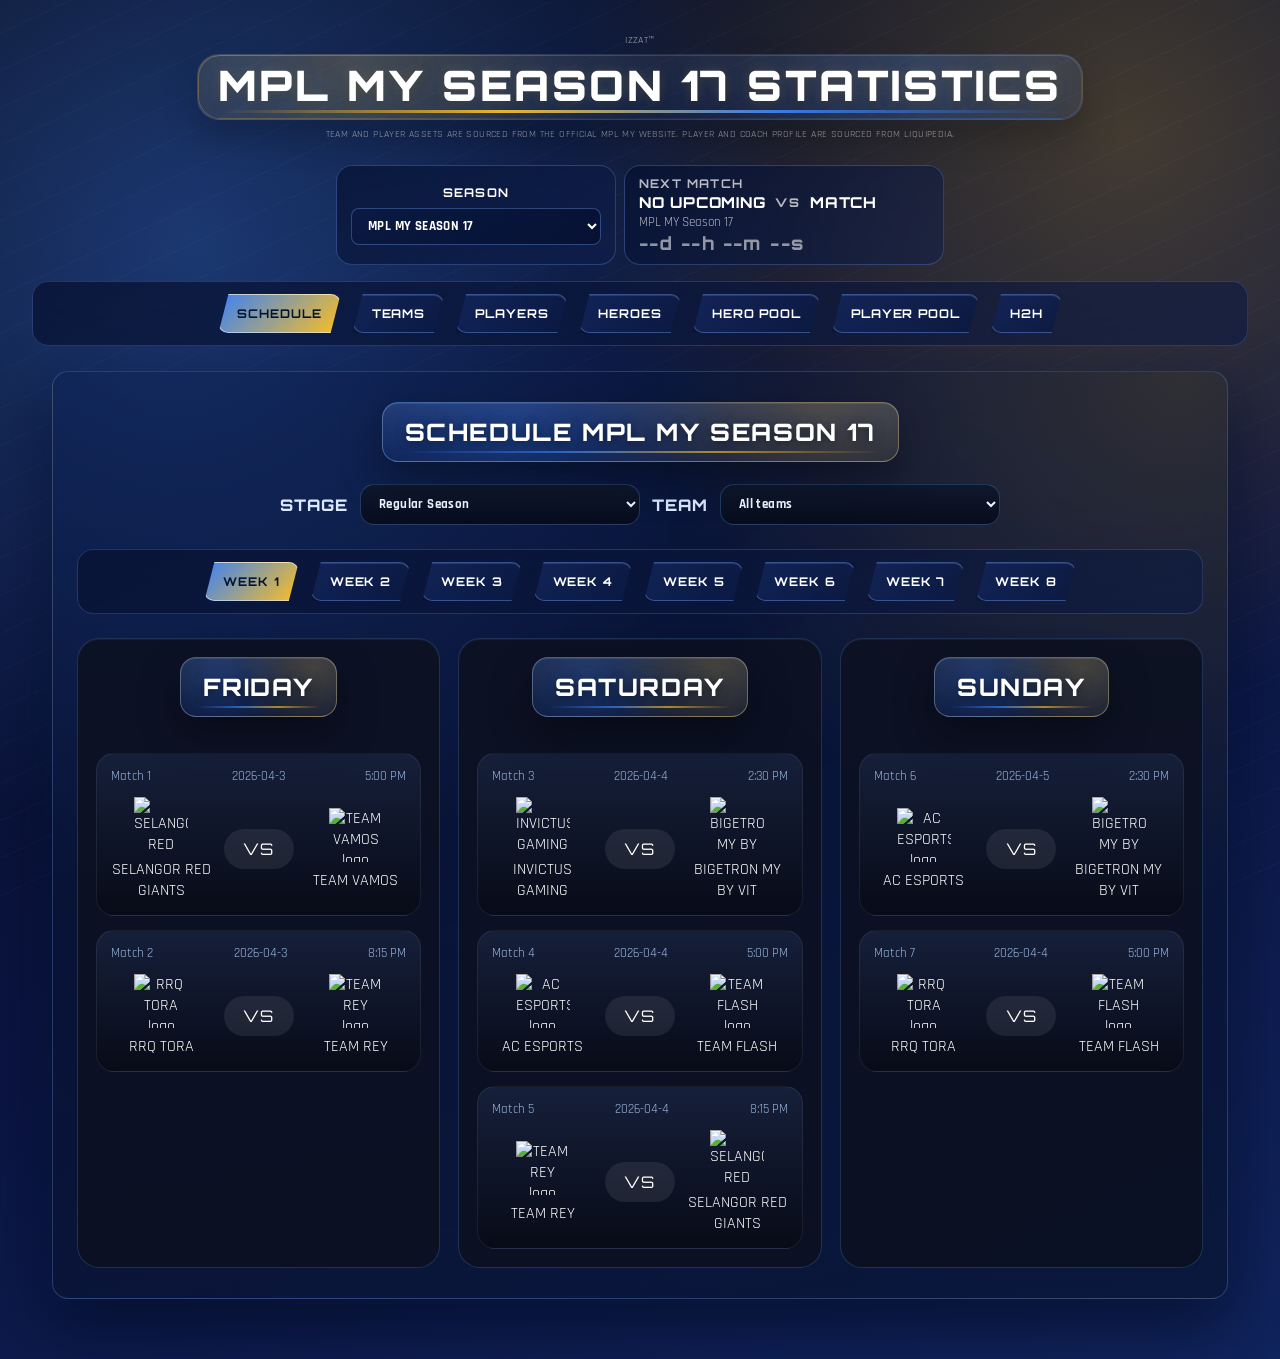
==== commit 126887ed: "Fix mobile SociaBuzz payment redirect" ====
--- a/index.html
+++ b/index.html
@@ -7,7 +7,7 @@
   <link rel="preconnect" href="https://fonts.googleapis.com" />
   <link rel="preconnect" href="https://fonts.gstatic.com" crossorigin />
   <link href="https://fonts.googleapis.com/css2?family=Orbitron:wght@600;700;800;900&family=Rajdhani:wght@500;600;700&display=swap" rel="stylesheet" />
-  <link rel="stylesheet" href="/style.css?v=20260312-1" />
+  <link rel="stylesheet" href="/style.css?v=20260401-1" />
 </head>
 <body>
 
@@ -68,7 +68,54 @@
 
 <script type="text/javascript" src="https://storage.sociabuzz.com/storage/js/main/buttononwebsite/index.min.js"></script>
 <script>
-  sbBoW.draw("izzat27","R2l2ZSBTdXBwb3J0","position-bottom-right","#3B82F6","#FFFFFF")
+  (function () {
+    const supportUsername = "izzat27";
+    const supportButtonText = "R2l2ZSBTdXBwb3J0";
+    const supportButtonPosition = "position-bottom-right";
+    const supportButtonColor = "#3B82F6";
+    const supportButtonTextColor = "#FFFFFF";
+
+    function getSupportUrl() {
+      return `https://sociabuzz.com/${supportUsername}/bow?ref=${encodeURIComponent(window.location.href)}`;
+    }
+
+    function shouldOpenSupportDirectly() {
+      return window.matchMedia("(max-width: 700px)").matches;
+    }
+
+    function openSupportDirectly() {
+      const supportUrl = getSupportUrl();
+      const popup = window.open(supportUrl, "_blank", "noopener,noreferrer");
+      if (!popup) {
+        window.location.href = supportUrl;
+      }
+    }
+
+    function bindSupportButton() {
+      const supportButton = document.getElementById("btnModal");
+      if (!supportButton || supportButton.dataset.mobileSupportBound === "true") return;
+
+      supportButton.dataset.mobileSupportBound = "true";
+      supportButton.addEventListener("click", (event) => {
+        if (!shouldOpenSupportDirectly()) return;
+
+        event.preventDefault();
+        event.stopImmediatePropagation();
+        openSupportDirectly();
+      }, true);
+    }
+
+    sbBoW.draw(
+      supportUsername,
+      supportButtonText,
+      supportButtonPosition,
+      supportButtonColor,
+      supportButtonTextColor
+    );
+
+    bindSupportButton();
+    window.addEventListener("resize", bindSupportButton);
+  })();
 </script>
 
 </body>
--- a/style.css
+++ b/style.css
@@ -3923,3 +3923,45 @@
     line-height:1.4;
   }
 }
+
+/* =========================================================
+   SOCIABUZZ SUPPORT MODAL
+========================================================= */
+#sbModalOverlay{
+  z-index:2147483646 !important;
+}
+
+#sbModal{
+  z-index:2147483647 !important;
+  width:min(700px, calc(100vw - 32px)) !important;
+  max-width:calc(100vw - 32px) !important;
+  height:100dvh !important;
+  max-height:100dvh !important;
+  overflow:hidden !important;
+  pointer-events:auto !important;
+}
+
+#sbIframe{
+  display:block;
+  width:100% !important;
+  height:100% !important;
+  pointer-events:auto !important;
+}
+
+@supports not (height: 100dvh){
+  #sbModal{
+    height:100vh !important;
+    max-height:100vh !important;
+  }
+}
+
+@media (max-width: 700px){
+  #sbModal{
+    top:0 !important;
+    left:16px !important;
+    right:16px !important;
+    width:auto !important;
+    max-width:none !important;
+    transform:none !important;
+  }
+}
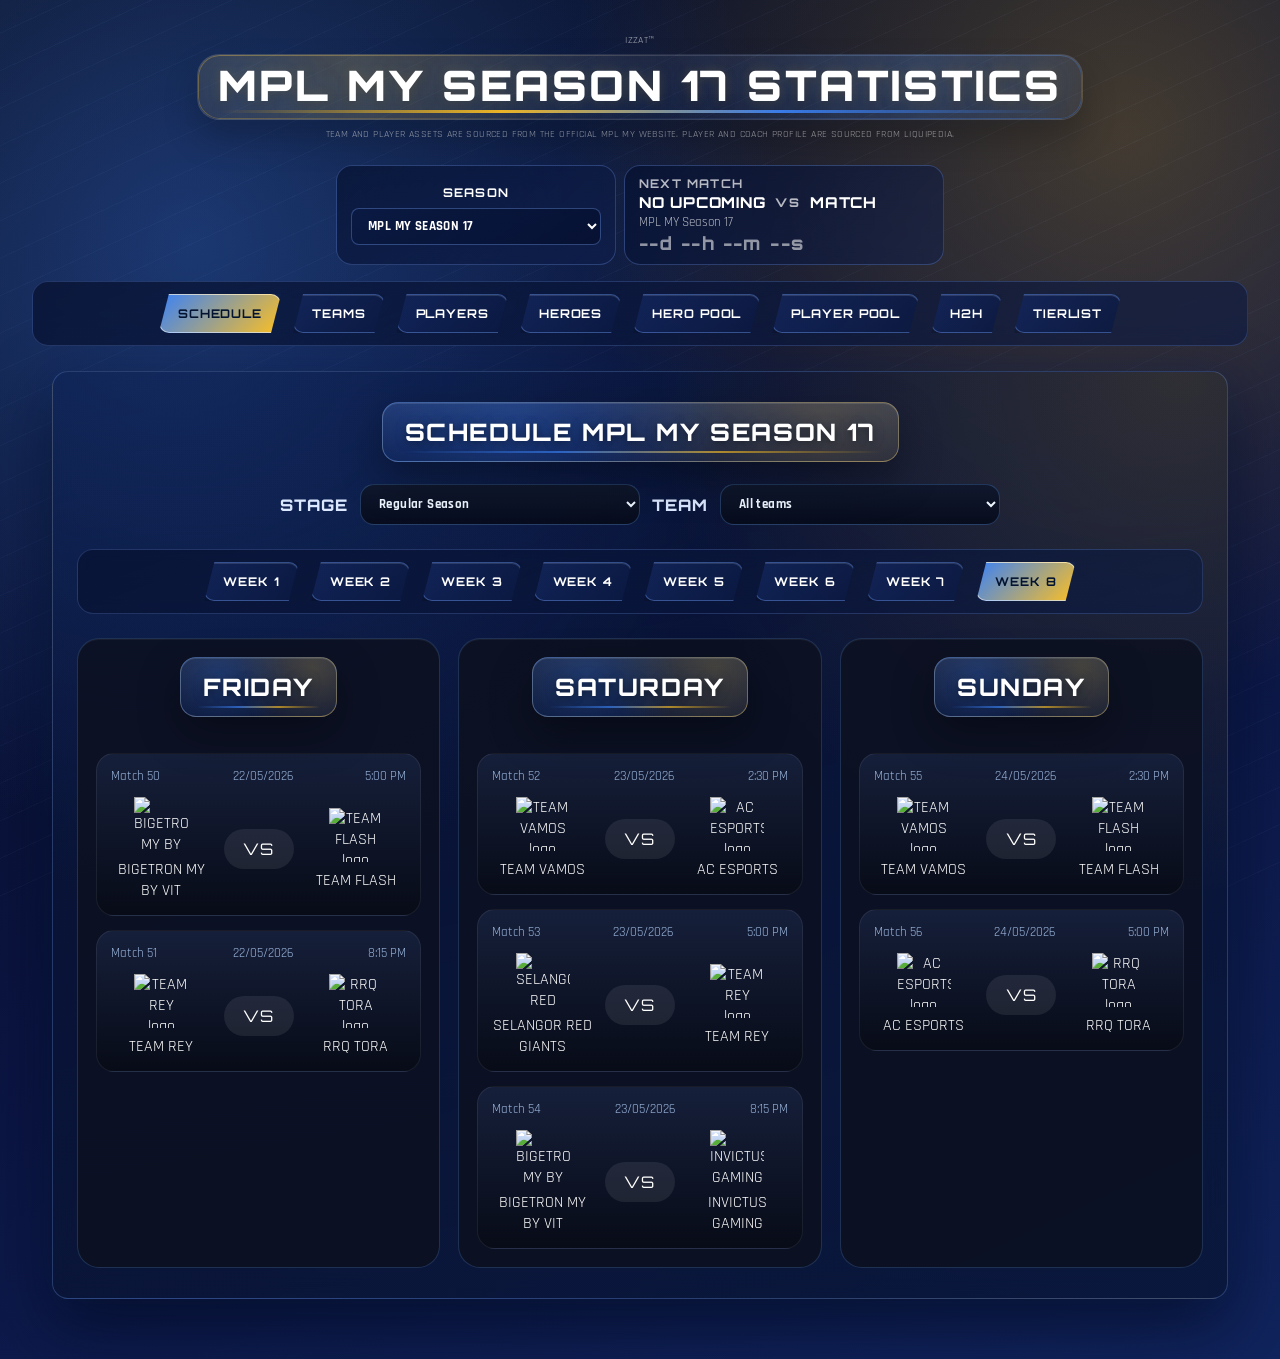
==== commit 81ae583f: "Add tierlist maker" ====
--- a/index.html
+++ b/index.html
@@ -58,13 +58,14 @@
     <a href="/hero-pool" data-route="hero pool">Hero Pool</a>
     <a href="/player-pool" data-route="player pool">Player Pool</a>
     <a id="tabH2H" href="/h2h/team" data-route="h2h">H2H</a>
+    <a href="/tierlist" data-route="tierlist">Tierlist</a>
   </div>
 
   <div id="output" class="panel">Loading data...</div>
 
 </div>
 
-<script type="module" src="/js/app.js?v=20260312-1"></script>
+<script type="module" src="/js/app.js?v=20260415-1"></script>
 
 <script type="text/javascript" src="https://storage.sociabuzz.com/storage/js/main/buttononwebsite/index.min.js"></script>
 <script>
@@ -79,16 +80,23 @@
       return `https://sociabuzz.com/${supportUsername}/bow?ref=${encodeURIComponent(window.location.href)}`;
     }
 
+    function getMobileSupportUrl() {
+      return `https://sociabuzz.com/${supportUsername}/tribe`;
+    }
+
     function shouldOpenSupportDirectly() {
       return window.matchMedia("(max-width: 700px)").matches;
     }
 
     function openSupportDirectly() {
-      const supportUrl = getSupportUrl();
-      const popup = window.open(supportUrl, "_blank", "noopener,noreferrer");
-      if (!popup) {
-        window.location.href = supportUrl;
-      }
+      const supportUrl = shouldOpenSupportDirectly()
+        ? getMobileSupportUrl()
+        : getSupportUrl();
+      const supportLink = document.createElement("a");
+      supportLink.href = supportUrl;
+      supportLink.target = "_blank";
+      supportLink.rel = "noopener noreferrer";
+      supportLink.click();
     }
 
     function bindSupportButton() {
--- a/style.css
+++ b/style.css
@@ -1081,6 +1081,22 @@
   min-height:56px;
 }
 
+.scheduleScorecardPlayer.is-clickable{
+  width:100%;
+  color:inherit;
+  font:inherit;
+  text-align:left;
+  cursor:pointer;
+  transition:transform 160ms ease, border-color 160ms ease, box-shadow 160ms ease, background 160ms ease;
+}
+
+.scheduleScorecardPlayer.is-clickable:hover{
+  transform:translateY(-1px);
+  border-color:rgba(96,165,250,0.46);
+  box-shadow:0 14px 28px rgba(0,0,0,0.22), 0 0 14px rgba(59,130,246,0.1);
+  background:rgba(10, 22, 50, 0.86);
+}
+
 .scheduleScorecardPlayer.is-mvp{
   border-color:rgba(251,191,36,0.6);
   box-shadow:0 14px 26px rgba(0,0,0,0.28), 0 0 18px rgba(251,191,36,0.14);
@@ -1203,6 +1219,250 @@
   text-align:center;
   color:#9db8df;
   background:rgba(255,255,255,0.04);
+}
+
+.schedulePlayerDetailModal{
+  width:min(820px, calc(100vw - 28px));
+  display:grid;
+  gap:18px;
+}
+
+.schedulePlayerDetailHead{
+  position:relative;
+  align-items:flex-start;
+  justify-content:space-between;
+  gap:16px;
+  padding-top:4px;
+}
+
+.schedulePlayerDetailIdentity{
+  display:grid;
+  grid-template-columns:180px minmax(0, 1fr);
+  gap:18px;
+  width:100%;
+  min-width:0;
+}
+
+.schedulePlayerDetailPortraitWrap{
+  min-height:220px;
+  border-radius:20px;
+  overflow:hidden;
+  border:1px solid rgba(255,255,255,0.1);
+  background:
+    radial-gradient(circle at top, rgba(59,130,246,0.24), transparent 44%),
+    linear-gradient(180deg, rgba(7,16,46,0.95), rgba(5,11,30,0.95));
+  display:flex;
+  align-items:flex-end;
+  justify-content:center;
+}
+
+.schedulePlayerDetailPortrait{
+  width:100%;
+  height:100%;
+  object-fit:contain;
+}
+
+.schedulePlayerDetailPortraitFallback{
+  width:100%;
+  min-height:220px;
+  display:flex;
+  align-items:center;
+  justify-content:center;
+  font-family:"Orbitron","Rajdhani",sans-serif;
+  font-size:3rem;
+  font-weight:900;
+  color:#dce8ff;
+}
+
+.schedulePlayerDetailMeta{
+  display:grid;
+  align-content:center;
+  gap:12px;
+  min-width:0;
+  padding-right:92px;
+}
+
+.schedulePlayerDetailMeta h3{
+  margin:0;
+  width:auto;
+  max-width:none;
+  padding:0;
+  border:0;
+  background:none;
+  box-shadow:none;
+  backdrop-filter:none;
+  text-align:left;
+}
+
+.schedulePlayerDetailMeta h3::before,
+.schedulePlayerDetailMeta h3::after{
+  content:none;
+}
+
+.schedulePlayerDetailTeamRow,
+.schedulePlayerDetailHeroRow,
+.schedulePlayerDetailRuneRow{
+  display:flex;
+  align-items:center;
+  gap:10px;
+  flex-wrap:wrap;
+  min-width:0;
+}
+
+.schedulePlayerDetailMetaBottom{
+  display:flex;
+  align-items:center;
+  justify-content:space-between;
+  gap:16px;
+  flex-wrap:wrap;
+}
+
+.schedulePlayerDetailTeamRow{
+  color:#9db8df;
+  font-weight:800;
+  letter-spacing:0.04em;
+  text-transform:uppercase;
+}
+
+.schedulePlayerDetailTeamLogo{
+  width:38px;
+  height:38px;
+  object-fit:contain;
+}
+
+.schedulePlayerDetailHeroRow{
+  font-family:"Orbitron","Rajdhani",sans-serif;
+  font-size:1.15rem;
+  font-weight:800;
+}
+
+.schedulePlayerDetailHeroImg{
+  width:48px;
+  height:48px;
+  border-radius:50%;
+  border:2px solid rgba(255,255,255,0.18);
+}
+
+.schedulePlayerDetailRuneImg{
+  width:34px;
+  height:34px;
+  border-radius:50%;
+  border:1px solid rgba(255,255,255,0.16);
+  background:rgba(255,255,255,0.06);
+}
+
+.schedulePlayerDetailRuneImg.is-emblem{
+  width:40px;
+  height:40px;
+  border-color:rgba(251,191,36,0.45);
+}
+
+.schedulePlayerDetailBody{
+  display:grid;
+  grid-template-columns:1fr;
+  gap:16px;
+}
+
+.schedulePlayerDetailBuildCard,
+.schedulePlayerDetailStatsCard{
+  border:1px solid rgba(255,255,255,0.1);
+  border-radius:18px;
+  padding:16px;
+  background:
+    linear-gradient(180deg, rgba(255,255,255,0.04), rgba(255,255,255,0.02)),
+    rgba(3,10,31,0.72);
+}
+
+.schedulePlayerDetailSectionTitle{
+  margin-bottom:14px;
+  color:#9db8df;
+  font-family:"Orbitron","Rajdhani",sans-serif;
+  font-size:0.82rem;
+  font-weight:800;
+  letter-spacing:0.08em;
+  text-transform:uppercase;
+}
+
+.schedulePlayerDetailItems{
+  display:grid;
+  grid-template-columns:repeat(6, minmax(0, 1fr));
+  gap:10px;
+}
+
+.schedulePlayerDetailItemImg{
+  width:100%;
+  aspect-ratio:1;
+  border-radius:16px;
+  border:1px solid rgba(255,255,255,0.1);
+  background:rgba(255,255,255,0.05);
+  object-fit:cover;
+}
+
+.schedulePlayerDetailKdaCard{
+  display:flex;
+  align-items:baseline;
+  justify-content:space-between;
+  gap:12px;
+  padding:14px 16px;
+  border-radius:16px;
+  background:linear-gradient(135deg, rgba(14,165,233,0.16), rgba(59,130,246,0.28));
+  border:1px solid rgba(96,165,250,0.32);
+  margin-bottom:12px;
+}
+
+.schedulePlayerDetailKdaCard.is-inline{
+  margin-bottom:0;
+  min-width:220px;
+  flex:0 0 auto;
+}
+
+.schedulePlayerDetailKdaCard span{
+  font-family:"Orbitron","Rajdhani",sans-serif;
+  font-size:0.82rem;
+  font-weight:800;
+  letter-spacing:0.08em;
+  text-transform:uppercase;
+  color:#9db8df;
+}
+
+.schedulePlayerDetailKdaCard strong{
+  font-family:"Rajdhani","Segoe UI",Arial,sans-serif;
+  font-size:2rem;
+  line-height:1;
+}
+
+.schedulePlayerDetailStatsList{
+  display:grid;
+  grid-template-columns:repeat(2, minmax(0, 1fr));
+  gap:10px;
+}
+
+.schedulePlayerDetailStatRow{
+  display:flex;
+  align-items:center;
+  justify-content:space-between;
+  gap:12px;
+  padding:12px 14px;
+  border-radius:14px;
+  background:rgba(255,255,255,0.04);
+  border:1px solid rgba(255,255,255,0.08);
+}
+
+.schedulePlayerDetailStatRow span{
+  color:#9db8df;
+  font-weight:700;
+}
+
+.schedulePlayerDetailStatRow strong{
+  font-family:"Rajdhani","Segoe UI",Arial,sans-serif;
+  font-size:1.12rem;
+  font-weight:800;
+}
+
+.schedulePlayerDetailClose{
+  position:absolute;
+  top:-8px;
+  right:0;
 }
 
 .scheduleEmpty{
@@ -3364,6 +3624,444 @@
 }
 
 /* =========================================================
+   TIERLIST
+========================================================= */
+.tierlistPage{
+  display:grid;
+  gap:22px;
+}
+
+.tierlistSubnav{
+  margin:0 auto;
+  max-width:420px;
+}
+
+.tierlistToolbar{
+  display:grid;
+  grid-template-columns:minmax(0, 1fr) auto;
+  gap:16px;
+  align-items:end;
+  padding:18px;
+  border-radius:24px;
+  border:1px solid rgba(114,160,255,0.24);
+  background:linear-gradient(145deg, rgba(7,16,46,0.92), rgba(14,29,73,0.72));
+  box-shadow:0 22px 42px rgba(0,0,0,0.28);
+}
+
+.tierlistTitleField,
+.tierlistField{
+  display:grid;
+  gap:8px;
+}
+
+.tierlistTitleField span,
+.tierlistField span,
+.tierlistCheckbox span{
+  font-family:"Orbitron","Rajdhani",sans-serif;
+  font-size:0.78rem;
+  font-weight:800;
+  letter-spacing:0.08em;
+  text-transform:uppercase;
+  color:#dce8ff;
+}
+
+.tierlistTitleField input,
+.tierlistField input,
+.tierlistField select,
+.tierlistTierLabel input{
+  width:100%;
+  padding:12px 14px;
+  border-radius:14px;
+  border:1px solid rgba(122,166,255,0.26);
+  background:linear-gradient(180deg, rgba(10,22,58,0.94), rgba(7,17,45,0.94));
+  color:#eef6ff;
+  font:inherit;
+  font-weight:700;
+}
+
+.tierlistToolbarActions{
+  display:flex;
+  gap:12px;
+  flex-wrap:wrap;
+  justify-content:flex-end;
+}
+
+.tierlistActionBtn{
+  display:inline-flex;
+  align-items:center;
+  justify-content:center;
+  padding:12px 18px;
+  border:1px solid rgba(122,166,255,0.28);
+  border-radius:14px;
+  background:linear-gradient(135deg, rgba(26,61,138,0.95), rgba(16,93,189,0.88));
+  color:#fff;
+  font-family:"Orbitron","Rajdhani",sans-serif;
+  font-size:0.8rem;
+  font-weight:800;
+  letter-spacing:0.08em;
+  text-transform:uppercase;
+  cursor:pointer;
+  transition:transform 160ms ease, box-shadow 160ms ease, filter 160ms ease;
+}
+
+.tierlistActionBtn:hover:not(:disabled){
+  transform:translateY(-2px);
+  box-shadow:0 14px 28px rgba(0,0,0,0.28);
+  filter:brightness(1.06);
+}
+
+.tierlistActionBtn:disabled{
+  opacity:0.7;
+  cursor:wait;
+}
+
+.tierlistActionBtn--accent{
+  background:linear-gradient(135deg, rgba(251,191,36,0.95), rgba(249,115,22,0.92));
+  color:#111827;
+}
+
+.tierlistExportSurface{
+  display:grid;
+  gap:16px;
+  padding:24px;
+  border-radius:28px;
+  border:1px solid rgba(122,166,255,0.26);
+  background:
+    radial-gradient(circle at top right, rgba(251,191,36,0.12), transparent 28%),
+    radial-gradient(circle at left center, rgba(59,130,246,0.18), transparent 32%),
+    linear-gradient(160deg, rgba(4,10,30,0.96), rgba(10,22,58,0.92));
+  box-shadow:0 28px 48px rgba(0,0,0,0.3);
+}
+
+.tierlistExportSurface.is-capturing{
+  width:1280px !important;
+  max-width:none !important;
+  padding:24px !important;
+  border-radius:28px !important;
+  box-shadow:none;
+}
+
+.tierlistExportSurface.is-capturing .tierlistExportTitle{
+  text-shadow:none;
+  box-shadow:none;
+  font-size:2.15rem;
+}
+
+.tierlistExportHead{
+  display:flex;
+  align-items:center;
+  justify-content:center;
+  gap:12px;
+  text-align:center;
+}
+
+.tierlistPoolEyebrow{
+  margin:0 0 6px;
+  color:#8fb8ff;
+  font-family:"Orbitron","Rajdhani",sans-serif;
+  font-size:0.72rem;
+  font-weight:800;
+  letter-spacing:0.12em;
+  text-transform:uppercase;
+}
+
+.tierlistExportTitle{
+  margin:0;
+  font-family:"Orbitron","Rajdhani",sans-serif;
+  font-size:clamp(1.5rem, 3vw, 2.15rem);
+  letter-spacing:0.06em;
+  text-transform:uppercase;
+  text-align:center;
+}
+
+.tierlistBoard{
+  display:grid;
+  gap:12px;
+}
+
+.tierlistRow{
+  display:grid;
+  grid-template-columns:110px minmax(0, 1fr);
+  gap:12px;
+}
+
+.tierlistTierLabel{
+  display:grid;
+  grid-template-rows:auto auto;
+  gap:8px;
+  align-content:start;
+  padding:12px;
+  border-radius:22px;
+  background:linear-gradient(180deg, var(--tier-color), rgba(23,37,84,0.9));
+  box-shadow:inset 0 1px 0 rgba(255,255,255,0.18);
+}
+
+.tierlistExportSurface.is-capturing .tierlistTierLabel{
+  grid-template-rows:auto auto !important;
+  grid-template-columns:1fr !important;
+  align-content:start !important;
+  box-shadow:none;
+}
+
+.tierlistTierLabel input{
+  background:rgba(255,255,255,0.18);
+  border-color:rgba(255,255,255,0.22);
+  color:#08111f;
+  font-family:"Orbitron","Rajdhani",sans-serif;
+  font-size:1.1rem;
+  font-weight:900;
+  text-align:center;
+  text-transform:uppercase;
+}
+
+.tierlistExportSurface.is-capturing .tierlistTierLabel input{
+  background:rgba(255,255,255,0.14);
+  box-shadow:none;
+}
+
+.tierlistTierRemove{
+  padding:8px 10px;
+  border-radius:12px;
+  border:1px solid rgba(8,17,31,0.18);
+  background:rgba(8,17,31,0.14);
+  color:#08111f;
+  font-family:"Orbitron","Rajdhani",sans-serif;
+  font-weight:900;
+  cursor:pointer;
+}
+
+.tierlistExportSurface.is-capturing .tierlistTierRemove{
+  background:rgba(8,17,31,0.08);
+  box-shadow:none;
+}
+
+.tierlistExportSurface.is-capturing .tierlistBoard{
+  gap:12px !important;
+}
+
+.tierlistExportSurface.is-capturing .tierlistRow{
+  grid-template-columns:110px minmax(0, 1fr) !important;
+  gap:12px !important;
+}
+
+.tierlistExportSurface.is-capturing .tierlistDropzone{
+  min-height:120px !important;
+  padding:16px !important;
+  border-radius:24px !important;
+}
+
+.tierlistExportSurface.is-capturing .tierlistItemCard--tier{
+  width:88px !important;
+  height:88px !important;
+  padding:8px !important;
+  border-radius:18px !important;
+}
+
+.tierlistExportSurface.is-capturing .tierlistItemImage{
+  width:72px !important;
+  height:72px !important;
+}
+
+.tierlistExportSurface.is-capturing .tierlistItemCard--tier .tierlistItemImage{
+  width:100% !important;
+  height:100% !important;
+}
+
+.tierlistTierRemove:disabled{
+  opacity:0.45;
+  cursor:not-allowed;
+}
+
+.tierlistDropzone{
+  min-height:120px;
+  display:flex;
+  flex-wrap:wrap;
+  align-items:flex-start;
+  gap:12px;
+  padding:16px;
+  border-radius:24px;
+  border:1px dashed rgba(148,197,255,0.28);
+  background:linear-gradient(180deg, rgba(15,26,62,0.92), rgba(7,15,38,0.92));
+}
+
+.tierlistDropzone.is-hovered,
+.tierlistPoolGrid.is-hovered{
+  border-color:rgba(251,191,36,0.62);
+  box-shadow:0 0 0 2px rgba(251,191,36,0.16), 0 18px 34px rgba(0,0,0,0.2);
+}
+
+.tierlistEmptyState,
+.tierlistPoolEmpty{
+  width:100%;
+  padding:16px;
+  border-radius:18px;
+  background:rgba(255,255,255,0.04);
+  color:rgba(255,255,255,0.68);
+  text-align:center;
+  font-weight:700;
+}
+
+.tierlistExportSurface.is-capturing .tierlistEmptyState{
+  display:none;
+}
+
+.tierlistPoolPanel{
+  display:grid;
+  gap:18px;
+  padding:22px;
+  border-radius:28px;
+  border:1px solid rgba(114,160,255,0.24);
+  background:linear-gradient(150deg, rgba(7,16,46,0.92), rgba(12,24,62,0.84));
+}
+
+.tierlistPoolHead{
+  display:flex;
+  align-items:center;
+  justify-content:space-between;
+  gap:16px;
+  flex-wrap:wrap;
+}
+
+.tierlistPoolHead h3{
+  margin:0;
+  padding:0;
+  border:0;
+  background:none;
+  box-shadow:none;
+  font-size:1.3rem;
+}
+
+.tierlistFilterBar{
+  display:flex;
+  gap:14px;
+  flex-wrap:wrap;
+  align-items:end;
+}
+
+.tierlistCheckbox{
+  display:inline-flex;
+  align-items:center;
+  gap:10px;
+  min-height:48px;
+  padding:12px 14px;
+  border-radius:14px;
+  border:1px solid rgba(122,166,255,0.2);
+  background:rgba(255,255,255,0.04);
+}
+
+.tierlistCheckbox input{
+  width:18px;
+  height:18px;
+  accent-color:#fbbf24;
+}
+
+.tierlistPoolGrid{
+  display:grid;
+  grid-template-columns:repeat(auto-fit, minmax(120px, 1fr));
+  gap:14px;
+  padding:12px;
+  border-radius:22px;
+  border:1px dashed rgba(122,166,255,0.18);
+  transition:border-color 160ms ease, box-shadow 160ms ease;
+}
+
+.tierlistItemCard{
+  display:grid;
+  gap:8px;
+  justify-items:center;
+  align-content:start;
+  min-height:164px;
+  padding:14px 12px;
+  border-radius:20px;
+  border:1px solid rgba(122,166,255,0.18);
+  background:
+    radial-gradient(circle at top, rgba(59,130,246,0.14), transparent 42%),
+    linear-gradient(180deg, rgba(19,33,74,0.96), rgba(7,14,36,0.96));
+  color:#fff;
+  cursor:grab;
+  transition:transform 160ms ease, border-color 160ms ease, box-shadow 160ms ease;
+}
+
+.tierlistItemCard:hover{
+  transform:translateY(-3px);
+  border-color:rgba(251,191,36,0.36);
+  box-shadow:0 16px 28px rgba(0,0,0,0.26);
+}
+
+.tierlistItemCard:active{
+  cursor:grabbing;
+}
+
+.tierlistItemCard--tier{
+  display:flex;
+  align-items:center;
+  justify-content:center;
+  min-height:auto;
+  width:88px;
+  height:88px;
+  padding:8px;
+  border-radius:18px;
+}
+
+.tierlistItemCard--tier .tierlistItemImage{
+  width:100%;
+  height:100%;
+}
+
+.tierlistDragging{
+  user-select:none;
+  cursor:grabbing;
+}
+
+.tierlistDragging .tierlistItemCard{
+  cursor:grabbing;
+}
+
+.tierlistDragPreview{
+  position:fixed;
+  left:0;
+  top:0;
+  width:min(160px, 22vw);
+  z-index:12000;
+  pointer-events:none;
+  opacity:0.92;
+  transform:rotate(-4deg);
+  box-shadow:0 22px 36px rgba(0,0,0,0.34);
+}
+
+.tierlistItemImage{
+  width:72px;
+  height:72px;
+  object-fit:contain;
+  border-radius:18px;
+  background:rgba(255,255,255,0.06);
+}
+
+.tierlistItemImage--player{
+  object-fit:cover;
+}
+
+.tierlistItemImage--hero{
+  object-fit:cover;
+}
+
+.tierlistItemName{
+  font-family:"Orbitron","Rajdhani",sans-serif;
+  font-size:0.84rem;
+  font-weight:800;
+  text-align:center;
+  letter-spacing:0.04em;
+}
+
+.tierlistItemMeta{
+  color:rgba(255,255,255,0.68);
+  font-size:0.74rem;
+  font-weight:700;
+  text-align:center;
+  line-height:1.35;
+}
+
+/* =========================================================
    ROTATE HINT
 ========================================================= */
 .rotateHint{
@@ -3536,15 +4234,18 @@
     white-space:nowrap;
   }
 
-  /* ========= TEAMS labels (8 cols) ========= */
+  /* ========= TEAMS labels (11 cols) ========= */
   table.teamsTable tr td:nth-child(1)::before{ content:"TEAM"; }
-  table.teamsTable tr td:nth-child(2)::before{ content:"MATCHES WON"; }
-  table.teamsTable tr td:nth-child(3)::before{ content:"KILLS"; }
-  table.teamsTable tr td:nth-child(4)::before{ content:"DEATHS"; }
-  table.teamsTable tr td:nth-child(5)::before{ content:"ASSISTS"; }
-  table.teamsTable tr td:nth-child(6)::before{ content:"LORD"; }
-  table.teamsTable tr td:nth-child(7)::before{ content:"TURTLE"; }
-  table.teamsTable tr td:nth-child(8)::before{ content:"TOWER"; }
+  table.teamsTable tr td:nth-child(2)::before{ content:"MATCH W-L"; }
+  table.teamsTable tr td:nth-child(3)::before{ content:"GAME W-L"; }
+  table.teamsTable tr td:nth-child(4)::before{ content:"GAME DIFF"; }
+  table.teamsTable tr td:nth-child(5)::before{ content:"PTS"; }
+  table.teamsTable tr td:nth-child(6)::before{ content:"KILLS"; }
+  table.teamsTable tr td:nth-child(7)::before{ content:"DEATHS"; }
+  table.teamsTable tr td:nth-child(8)::before{ content:"ASSISTS"; }
+  table.teamsTable tr td:nth-child(9)::before{ content:"LORD"; }
+  table.teamsTable tr td:nth-child(10)::before{ content:"TURTLE"; }
+  table.teamsTable tr td:nth-child(11)::before{ content:"TOWER"; }
 
   /* TEAM cell layout inside card */
   table.teamsTable td:first-child{
@@ -3753,6 +4454,17 @@
   .scheduleScorecardGrid{
     grid-template-columns:1fr;
   }
+
+  .tierlistToolbar,
+  .tierlistRow{
+    grid-template-columns:1fr;
+  }
+
+  .tierlistTierLabel{
+    grid-template-columns:minmax(0, 1fr) auto;
+    grid-template-rows:1fr;
+    align-items:center;
+  }
 }
 
 @media (max-width: 700px){
@@ -3921,6 +4633,221 @@
     width:100%;
     text-align:left;
     line-height:1.4;
+  }
+
+  .schedulePlayerDetailModal{
+    width:min(calc(100vw - 16px), 540px);
+    gap:14px;
+  }
+
+  .schedulePlayerDetailHead{
+    align-items:flex-start;
+    padding-top:0;
+  }
+
+  .schedulePlayerDetailIdentity{
+    grid-template-columns:minmax(108px, 120px) minmax(0, 1fr);
+    gap:12px;
+    align-items:start;
+  }
+
+  .schedulePlayerDetailBody{
+    grid-template-columns:1fr;
+    gap:14px;
+  }
+
+  .schedulePlayerDetailMeta{
+    align-content:start;
+    gap:10px;
+    padding-right:84px;
+  }
+
+  .schedulePlayerDetailMeta h3{
+    font-size:1.65rem;
+    line-height:0.98;
+  }
+
+  .schedulePlayerDetailPortraitWrap{
+    min-height:150px;
+    border-radius:18px;
+  }
+
+  .schedulePlayerDetailTeamRow{
+    gap:8px;
+    font-size:0.76rem;
+  }
+
+  .schedulePlayerDetailTeamLogo{
+    width:30px;
+    height:30px;
+  }
+
+  .schedulePlayerDetailHeroRow{
+    gap:8px;
+    font-size:0.98rem;
+  }
+
+  .schedulePlayerDetailHeroImg{
+    width:40px;
+    height:40px;
+  }
+
+  .schedulePlayerDetailMetaBottom{
+    align-items:flex-start;
+    gap:12px;
+    flex-direction:column;
+  }
+
+  .schedulePlayerDetailRuneRow{
+    gap:8px;
+  }
+
+  .schedulePlayerDetailRuneImg{
+    width:30px;
+    height:30px;
+  }
+
+  .schedulePlayerDetailRuneImg.is-emblem{
+    width:36px;
+    height:36px;
+  }
+
+  .schedulePlayerDetailKdaCard.is-inline{
+    width:100%;
+    min-width:0;
+    max-width:220px;
+    padding:12px 14px;
+  }
+
+  .schedulePlayerDetailKdaCard strong{
+    font-size:1.75rem;
+  }
+
+  .schedulePlayerDetailBuildCard,
+  .schedulePlayerDetailStatsCard{
+    padding:14px;
+    border-radius:16px;
+  }
+
+  .schedulePlayerDetailSectionTitle{
+    margin-bottom:12px;
+    font-size:0.78rem;
+  }
+
+  .schedulePlayerDetailItems{
+    grid-template-columns:repeat(3, minmax(0, 1fr));
+    gap:8px;
+  }
+
+  .schedulePlayerDetailItemImg{
+    border-radius:14px;
+  }
+
+  .schedulePlayerDetailStatsList{
+    grid-template-columns:1fr;
+    gap:8px;
+  }
+
+  .schedulePlayerDetailStatRow{
+    padding:10px 12px;
+  }
+
+  .schedulePlayerDetailStatRow span{
+    font-size:0.92rem;
+  }
+
+  .schedulePlayerDetailStatRow strong{
+    font-size:1.02rem;
+  }
+
+  .schedulePlayerDetailClose{
+    position:absolute;
+    top:-2px;
+    right:0;
+  }
+
+  .tierlistExportSurface,
+  .tierlistPoolPanel{
+    padding:16px;
+    border-radius:22px;
+  }
+
+  .tierlistToolbar{
+    padding:16px;
+  }
+
+  .tierlistToolbarActions,
+  .tierlistFilterBar{
+    justify-content:stretch;
+  }
+
+  .tierlistActionBtn{
+    width:100%;
+    justify-content:center;
+  }
+
+  .tierlistPoolGrid{
+    grid-template-columns:repeat(2, minmax(0, 1fr));
+  }
+
+  .tierlistItemCard{
+    min-height:148px;
+    padding:12px 10px;
+  }
+
+  .tierlistItemImage{
+    width:64px;
+    height:64px;
+  }
+}
+
+@media (max-width: 420px){
+  .schedulePlayerDetailModal{
+    width:calc(100vw - 12px);
+  }
+
+  .schedulePlayerDetailIdentity{
+    grid-template-columns:102px minmax(0, 1fr);
+    gap:10px;
+  }
+
+  .schedulePlayerDetailPortraitWrap{
+    min-height:136px;
+  }
+
+  .schedulePlayerDetailMeta{
+    padding-right:78px;
+  }
+
+  .schedulePlayerDetailMeta h3{
+    font-size:1.45rem;
+  }
+
+  .schedulePlayerDetailHeroRow{
+    font-size:0.92rem;
+  }
+
+  .schedulePlayerDetailHeroImg{
+    width:38px;
+    height:38px;
+  }
+
+  .schedulePlayerDetailKdaCard.is-inline{
+    max-width:190px;
+    padding:10px 12px;
+  }
+
+  .schedulePlayerDetailKdaCard span{
+    font-size:0.76rem;
+  }
+
+  .schedulePlayerDetailKdaCard strong{
+    font-size:1.55rem;
+  }
+
+  .schedulePlayerDetailBuildCard,
+  .schedulePlayerDetailStatsCard{
+    padding:12px;
   }
 }
 
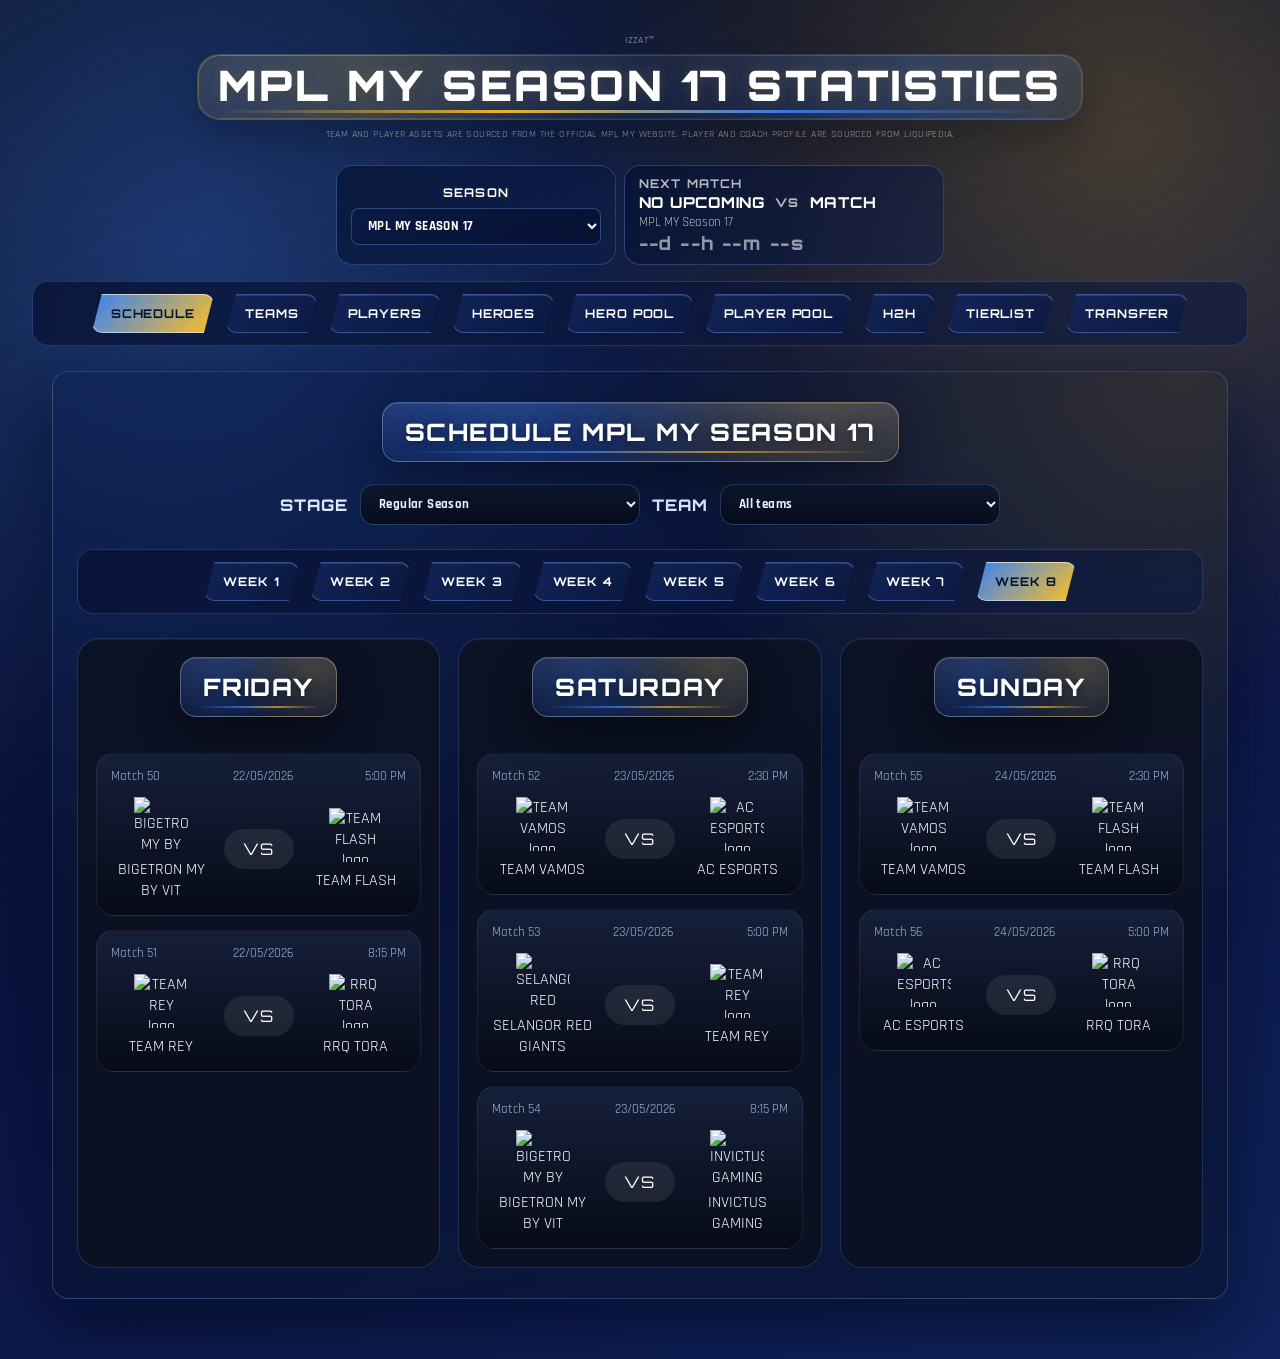
==== commit 30d8ab6a: "Add transfer tab and support inactive transferred players/coaches" ====
--- a/index.html
+++ b/index.html
@@ -59,6 +59,7 @@
     <a href="/player-pool" data-route="player pool">Player Pool</a>
     <a id="tabH2H" href="/h2h/team" data-route="h2h">H2H</a>
     <a href="/tierlist" data-route="tierlist">Tierlist</a>
+    <a href="/transfer" data-route="transfer">Transfer</a>
   </div>
 
   <div id="output" class="panel">Loading data...</div>
--- a/style.css
+++ b/style.css
@@ -4851,6 +4851,226 @@
   }
 }
 
+.transferPage{
+  display:grid;
+  gap:20px;
+}
+
+.transferHero{
+  padding:24px;
+  border:1px solid rgba(255,255,255,0.12);
+  border-radius:24px;
+  background:linear-gradient(135deg, rgba(255,255,255,0.08), rgba(255,255,255,0.02));
+  box-shadow:0 18px 40px rgba(0,0,0,0.22);
+}
+
+.transferEyebrow{
+  margin:0 0 8px;
+  font-size:12px;
+  letter-spacing:0.18em;
+  text-transform:uppercase;
+  opacity:0.7;
+}
+
+.transferSummary{
+  margin:10px 0 0;
+  opacity:0.86;
+}
+
+.transferList{
+  display:grid;
+  gap:16px;
+}
+
+.transferWeekSection{
+  display:grid;
+  gap:14px;
+}
+
+.transferWeekHeader{
+  margin:0;
+  padding:0 4px;
+  font-size:1.35rem;
+  letter-spacing:0.06em;
+  text-transform:uppercase;
+}
+
+.transferCard{
+  display:grid;
+  gap:18px;
+  padding:20px;
+  border:1px solid rgba(255,255,255,0.1);
+  border-radius:22px;
+  background:rgba(7,11,19,0.78);
+  box-shadow:0 14px 30px rgba(0,0,0,0.18);
+}
+
+.transferCardHead{
+  display:flex;
+  align-items:flex-start;
+  justify-content:space-between;
+  gap:14px;
+}
+
+.transferPlayerIdentity{
+  display:flex;
+  align-items:center;
+  gap:14px;
+}
+
+.transferPlayerIdentity h3{
+  margin:6px 0 4px;
+}
+
+.transferPlayerIdentity p{
+  margin:0;
+  opacity:0.75;
+}
+
+.transferPlayerPortraitWrap{
+  width:72px;
+  height:72px;
+  border-radius:20px;
+  overflow:hidden;
+  flex:0 0 auto;
+  background:rgba(255,255,255,0.08);
+}
+
+.transferPlayerPortrait,
+.transferPlayerPortraitFallback{
+  width:100%;
+  height:100%;
+}
+
+.transferPlayerPortrait{
+  display:block;
+  object-fit:cover;
+}
+
+.transferPlayerPortraitFallback{
+  display:grid;
+  place-items:center;
+  font-weight:800;
+  letter-spacing:0.08em;
+}
+
+.transferTypeBadge{
+  display:inline-flex;
+  align-items:center;
+  min-height:28px;
+  padding:0 12px;
+  border-radius:999px;
+  background:rgba(255,255,255,0.08);
+  text-transform:uppercase;
+  letter-spacing:0.08em;
+  font-size:12px;
+}
+
+.transferTypeBadge--in{
+  background:rgba(52, 211, 153, 0.18);
+  color:#86efac;
+  box-shadow:inset 0 0 0 1px rgba(74, 222, 128, 0.28);
+}
+
+.transferTypeBadge--out{
+  background:rgba(248, 113, 113, 0.18);
+  color:#fca5a5;
+  box-shadow:inset 0 0 0 1px rgba(248, 113, 113, 0.28);
+}
+
+.transferDate{
+  opacity:0.65;
+  white-space:nowrap;
+}
+
+.transferRoute{
+  display:grid;
+  grid-template-columns:minmax(0,1fr) auto minmax(0,1fr);
+  gap:14px;
+  align-items:center;
+}
+
+.transferTeamCard{
+  display:grid;
+  gap:10px;
+  padding:16px;
+  border-radius:18px;
+  background:rgba(255,255,255,0.04);
+  border:1px solid rgba(255,255,255,0.08);
+}
+
+.transferTeamLabel{
+  font-size:12px;
+  letter-spacing:0.14em;
+  text-transform:uppercase;
+  opacity:0.7;
+}
+
+.transferTeamValue{
+  display:flex;
+  align-items:center;
+  gap:10px;
+  min-width:0;
+  font-weight:700;
+}
+
+.transferTeamValue span{
+  min-width:0;
+}
+
+.transferTeamLogo{
+  width:30px;
+  height:30px;
+  object-fit:contain;
+  flex:0 0 auto;
+}
+
+.transferArrow{
+  font-size:24px;
+  opacity:0.7;
+}
+
+.transferNote{
+  margin:0;
+  opacity:0.84;
+  line-height:1.55;
+}
+
+.transferEmpty{
+  padding:30px 22px;
+  border-radius:22px;
+  border:1px dashed rgba(255,255,255,0.18);
+  text-align:center;
+}
+
+.transferEmpty h3{
+  margin:0 0 10px;
+}
+
+.transferEmpty p{
+  margin:0;
+  opacity:0.8;
+}
+
+@media (max-width: 720px){
+  .transferCardHead{
+    flex-direction:column;
+  }
+
+  .transferDate{
+    white-space:normal;
+  }
+
+  .transferRoute{
+    grid-template-columns:1fr;
+  }
+
+  .transferArrow{
+    justify-self:center;
+    transform:rotate(90deg);
+  }
+}
+
 /* =========================================================
    SOCIABUZZ SUPPORT MODAL
 ========================================================= */
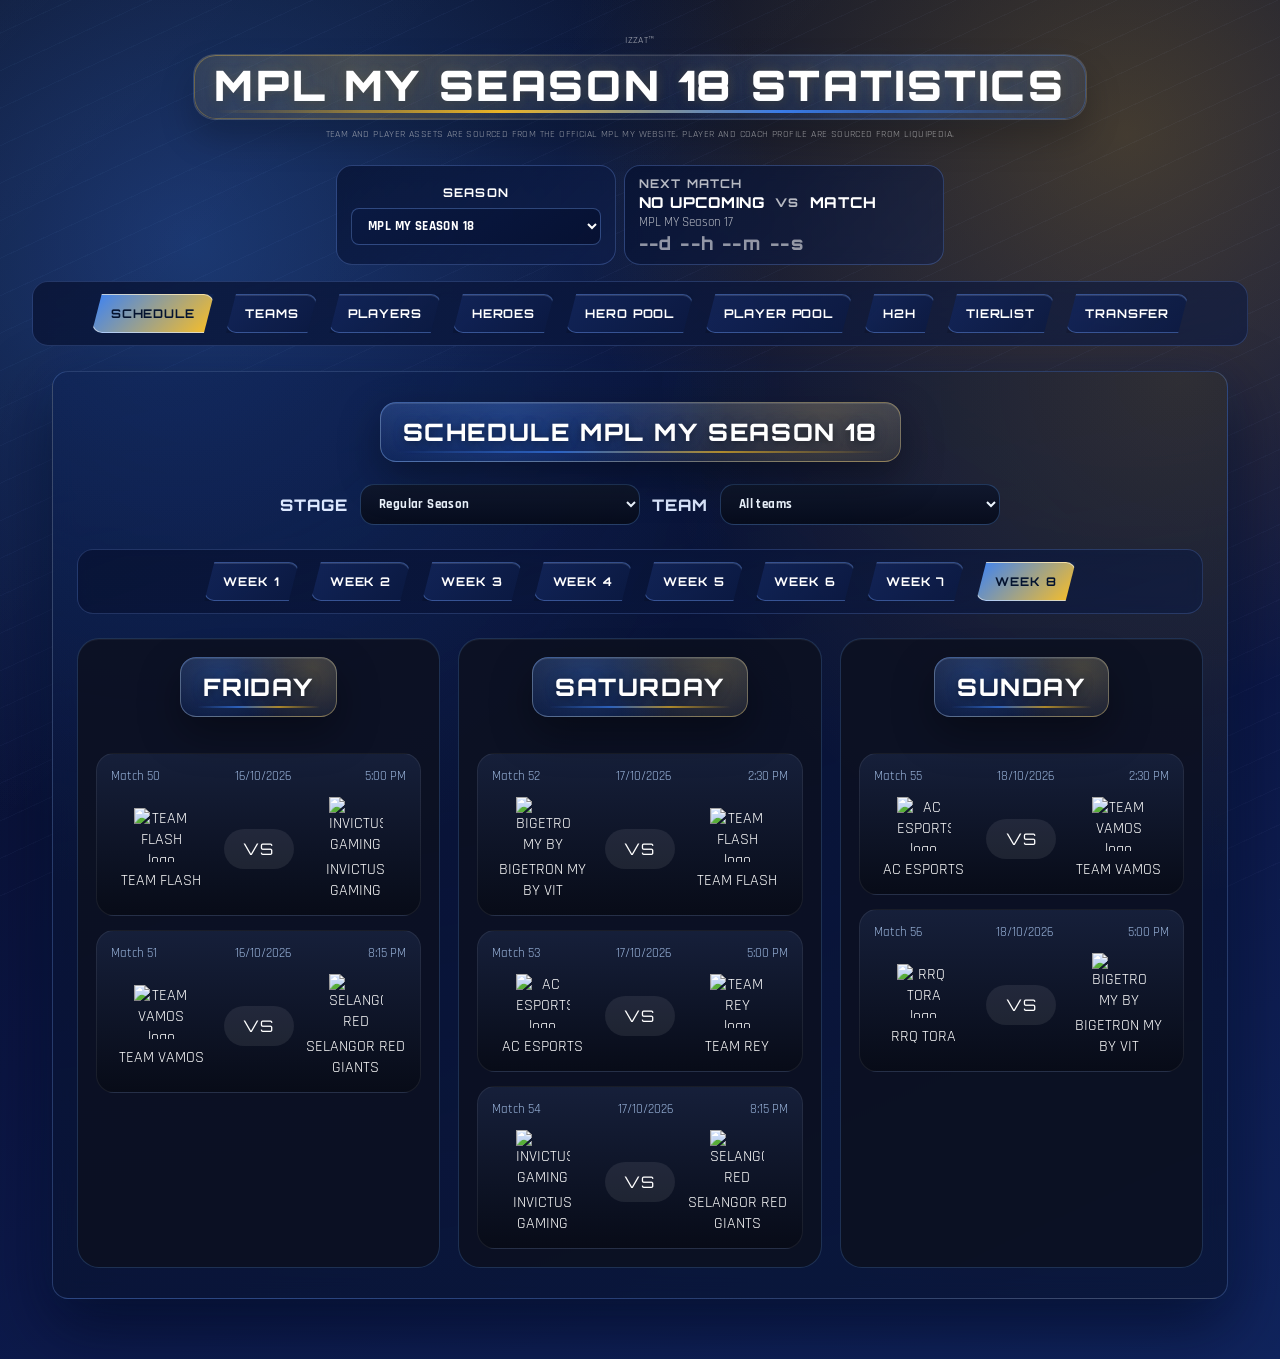
==== commit 4667a7e6: "season 18" ====
--- a/index.html
+++ b/index.html
@@ -3,7 +3,7 @@
 <head>
   <meta charset="UTF-8" />
   <meta name="viewport" content="width=device-width, initial-scale=1.0" />
-  <title>MPL MY Season 17 Stats</title>
+  <title>MPL MY Season 18 Stats</title>
   <link rel="preconnect" href="https://fonts.googleapis.com" />
   <link rel="preconnect" href="https://fonts.gstatic.com" crossorigin />
   <link href="https://fonts.googleapis.com/css2?family=Orbitron:wght@600;700;800;900&family=Rajdhani:wght@500;600;700&display=swap" rel="stylesheet" />
@@ -16,7 +16,7 @@
   <div class="header">
     <div>
       <p class="siteOwner">Izzat™</p>
-      <h1 id="seasonHeading">MPL MY SEASON 17 STATISTICS</h1>
+      <h1 id="seasonHeading">MPL MY SEASON 18 STATISTICS</h1>
       <p class="siteDisclaimer">Team and player assets are sourced from the official MPL MY website. Player and Coach profile are sourced from Liquipedia.</p>
     </div>
   </div>
@@ -26,6 +26,7 @@
       <label for="seasonSelect">Season</label>
       <div class="seasonSelectorField">
         <select id="seasonSelect" onchange="onSeasonChange(this.value)">
+          <option value="season18">MPL MY SEASON 18</option>
           <option value="season17">MPL MY SEASON 17</option>
           <option value="season16">MPL MY SEASON 16</option>
         </select>
@@ -66,7 +67,7 @@
 
 </div>
 
-<script type="module" src="/js/app.js?v=20260415-1"></script>
+<script type="module" src="/js/app.js?v=20260812-3"></script>
 
 <script type="text/javascript" src="https://storage.sociabuzz.com/storage/js/main/buttononwebsite/index.min.js"></script>
 <script>
--- a/style.css
+++ b/style.css
@@ -1,4 +1,4 @@
-﻿/* =========================================================
+/* =========================================================
    THEME TOKENS
 ========================================================= */
 :root{
@@ -1069,10 +1069,10 @@
 }
 
 .scheduleScorecardPlayer{
-  display:flex;
+  display:grid;
+  grid-template-columns:minmax(0, 1fr) minmax(104px, 0.72fr) 58px;
   align-items:center;
   gap:10px;
-  align-items:center;
   position:relative;
   padding:10px 12px;
   border-radius:12px;
@@ -1132,7 +1132,6 @@
   align-items:center;
   gap:10px;
   min-width:0;
-  flex:1.35 1 0;
 }
 
 .scheduleScorecardPlayerFaceWrap{
@@ -1178,6 +1177,9 @@
   font-weight:800;
   min-width:0;
   line-height:1.1;
+  overflow:hidden;
+  text-overflow:ellipsis;
+  white-space:nowrap;
 }
 
 .scheduleScorecardHero{
@@ -1185,13 +1187,14 @@
   align-items:center;
   gap:8px;
   min-width:0;
-  flex:0.9 1 0;
-  margin-left:6px;
 }
 
 .scheduleScorecardHero span{
   min-width:0;
   line-height:1.1;
+  overflow:hidden;
+  text-overflow:ellipsis;
+  white-space:nowrap;
 }
 
 .scheduleScorecardHeroImg{
@@ -4524,8 +4527,18 @@
   }
 
   .scheduleScorecardPlayer{
-    grid-template-columns:1fr;
+    grid-template-columns:minmax(0, 1fr) auto;
     align-items:flex-start;
+  }
+
+  .scheduleScorecardHero{
+    grid-column:1 / -1;
+    padding-left:52px;
+  }
+
+  .scheduleScorecardKda{
+    grid-column:2;
+    grid-row:1;
   }
 
   .scheduleScorecardModalHead{
@@ -5111,4 +5124,4 @@
     max-width:none !important;
     transform:none !important;
   }
-}
+}
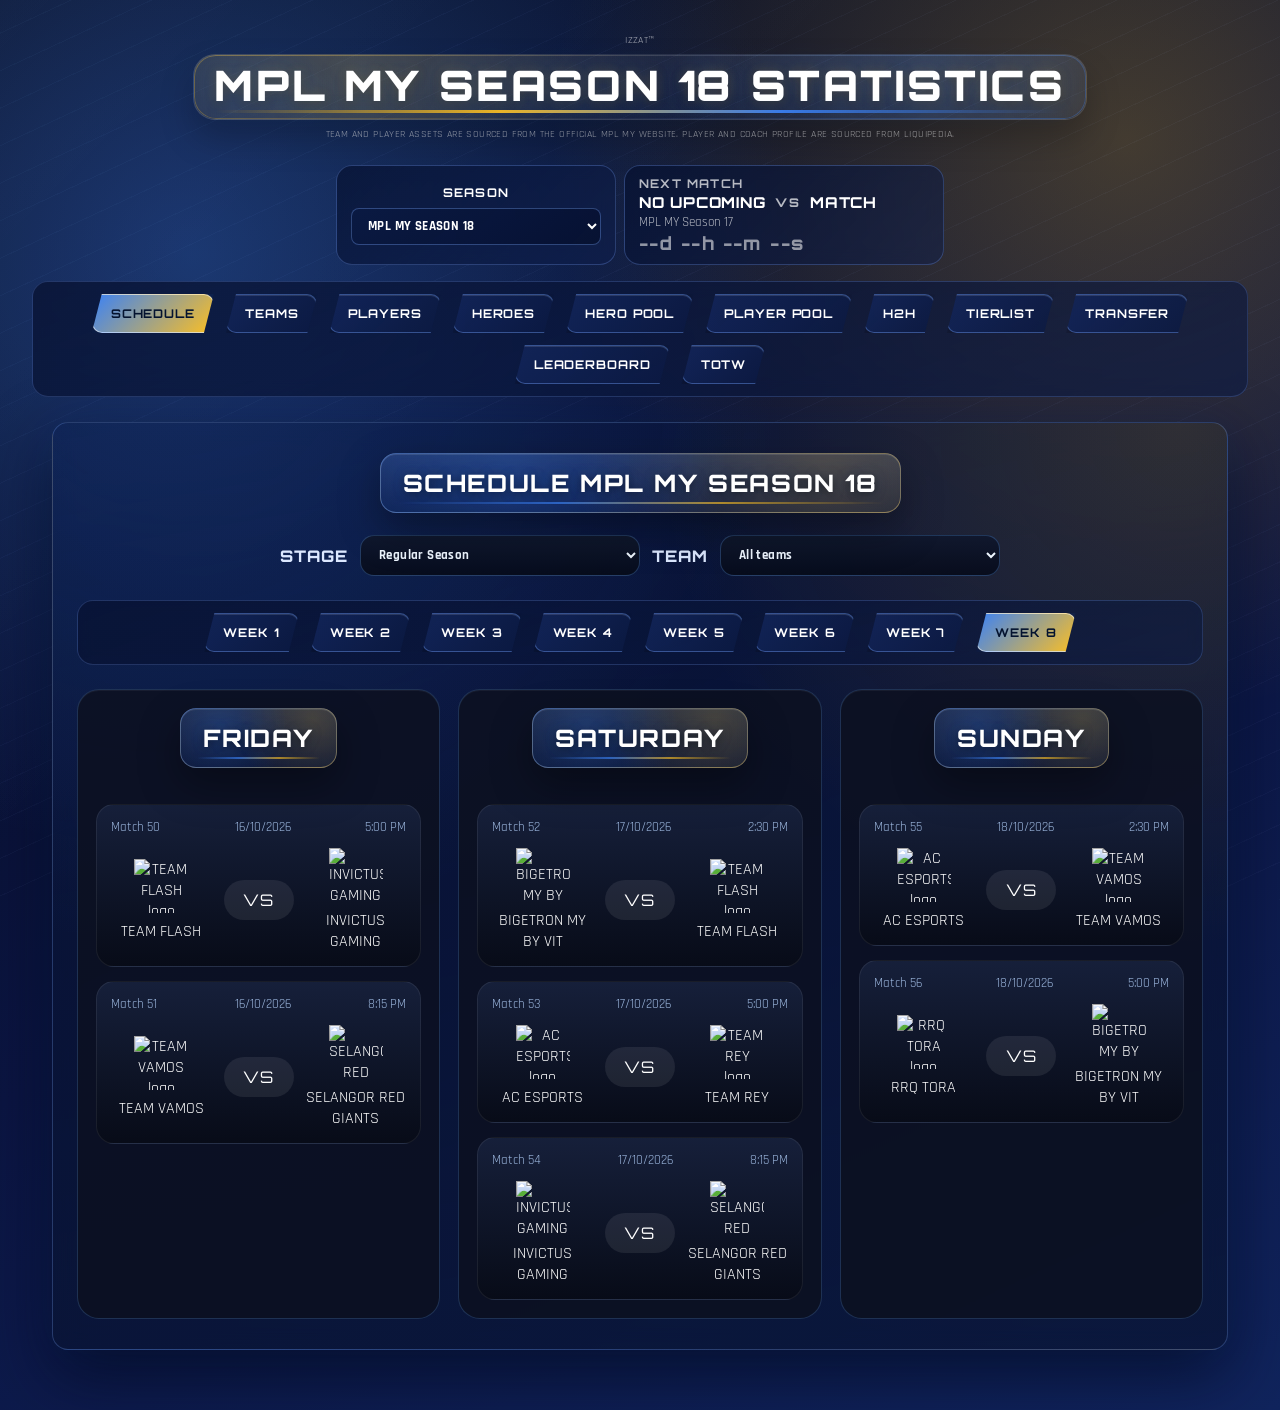
==== commit c551137d: "new feature" ====
--- a/index.html
+++ b/index.html
@@ -7,7 +7,7 @@
   <link rel="preconnect" href="https://fonts.googleapis.com" />
   <link rel="preconnect" href="https://fonts.gstatic.com" crossorigin />
   <link href="https://fonts.googleapis.com/css2?family=Orbitron:wght@600;700;800;900&family=Rajdhani:wght@500;600;700&display=swap" rel="stylesheet" />
-  <link rel="stylesheet" href="/style.css?v=20260401-1" />
+  <link rel="stylesheet" href="/style.css?v=20260905-1" />
 </head>
 <body>
 
@@ -61,13 +61,15 @@
     <a id="tabH2H" href="/h2h/team" data-route="h2h">H2H</a>
     <a href="/tierlist" data-route="tierlist">Tierlist</a>
     <a href="/transfer" data-route="transfer">Transfer</a>
+    <a href="/leaderboard" data-route="leaderboard">Leaderboard</a>
+    <a href="/totw" data-route="totw">TOTW</a>
   </div>
 
   <div id="output" class="panel">Loading data...</div>
 
 </div>
 
-<script type="module" src="/js/app.js?v=20260812-3"></script>
+<script type="module" src="/js/app.js?v=20260905-1"></script>
 
 <script type="text/javascript" src="https://storage.sociabuzz.com/storage/js/main/buttononwebsite/index.min.js"></script>
 <script>
--- a/style.css
+++ b/style.css
@@ -1,4 +1,4 @@
-/* =========================================================
+﻿/* =========================================================
    THEME TOKENS
 ========================================================= */
 :root{
@@ -5124,4 +5124,173 @@
     max-width:none !important;
     transform:none !important;
   }
-}+}
+/* =========================================================
+   LEADERBOARDS
+========================================================= */
+.lboardTabs{display:flex;flex-wrap:wrap;justify-content:center;gap:12px;margin-bottom:22px;}
+.lboardTab{display:flex;flex:1 1 210px;max-width:250px;flex-direction:column;align-items:center;justify-content:center;gap:4px;padding:14px 12px;border-radius:16px;border:1px solid var(--border);background:linear-gradient(160deg, rgba(9,19,52,0.82), rgba(13,28,70,0.6));color:#fff;cursor:pointer;font-family:"Orbitron","Rajdhani",sans-serif;transition:transform .25s ease, box-shadow .25s ease, border-color .25s ease;}
+.lboardTab:hover{transform:translateY(-3px);border-color:rgba(255,255,255,0.45);}
+.lboardTab.is-active{border-color:rgba(255,255,255,0.6);box-shadow:0 16px 30px rgba(0,0,0,0.4);}
+.lboardTab.is-accent-blue.is-active{background:linear-gradient(135deg, rgba(37,99,235,0.95), rgba(29,78,216,0.95));}
+.lboardTab.is-accent-red.is-active{background:linear-gradient(135deg, rgba(220,38,38,0.95), rgba(153,27,27,0.95));}
+.lboardTab.is-accent-gold.is-active{background:linear-gradient(135deg, rgba(217,119,6,0.95), rgba(180,83,9,0.95));}
+.lboardTab.is-accent-green.is-active{background:linear-gradient(135deg, rgba(5,150,105,0.95), rgba(4,120,87,0.95));}
+.lboardTabTitle{font-weight:900;font-size:1rem;letter-spacing:0.06em;}
+.lboardTabSub{font-size:0.72rem;letter-spacing:0.04em;opacity:0.8;}
+.lboardBoardHeader{max-width:820px;margin:0 auto 24px;padding:18px 22px;text-align:center;border-radius:20px;border:1px solid var(--border);background:linear-gradient(180deg, rgba(255,255,255,0.06), rgba(4,11,30,0.72));}
+.lboardBoardHeader h3{display:block;width:100%;margin:0 0 6px;padding:0;border:0;background:none;box-shadow:none;backdrop-filter:none;text-align:center;font-family:"Orbitron","Rajdhani",sans-serif;font-size:1.5rem;letter-spacing:0.08em;}
+.lboardBoardHeader h3::before,.lboardBoardHeader h3::after{content:none;}
+.lboardBoardHeader p{margin:0;opacity:0.8;}
+.lboardBoardHeader.is-accent-blue{box-shadow:inset 0 0 40px rgba(59,130,246,0.16);}
+.lboardBoardHeader.is-accent-red{box-shadow:inset 0 0 40px rgba(239,68,68,0.16);}
+.lboardBoardHeader.is-accent-gold{box-shadow:inset 0 0 40px rgba(251,191,36,0.16);}
+.lboardBoardHeader.is-accent-green{box-shadow:inset 0 0 40px rgba(16,185,129,0.16);}
+.lboardFilterBar{display:flex;align-items:flex-end;justify-content:center;gap:12px;flex-wrap:wrap;margin-bottom:24px;}
+.lboardFilterBar label{font-family:"Orbitron",sans-serif;font-weight:800;letter-spacing:0.06em;text-transform:uppercase;color:#dce8ff;}
+.lboardFilterBar select{padding:10px 14px;border-radius:14px;border:1px solid rgba(96,165,250,0.28);background:linear-gradient(180deg, rgba(16,24,46,0.95), rgba(7,12,28,0.95));color:white;}
+.lboardFilterBar input{padding:10px 14px;width:240px;border-radius:14px;border:1px solid rgba(96,165,250,0.28);background:linear-gradient(180deg, rgba(16,24,46,0.95), rgba(7,12,28,0.95));color:#fff;}
+.lboardPodium{display:grid;grid-template-columns:repeat(3, minmax(0, 210px));justify-content:center;align-items:end;gap:18px;margin:0 auto 28px;}
+.lboardPodiumCard{position:relative;display:flex;flex-direction:column;align-items:center;gap:6px;padding:20px 14px 16px;border-radius:22px;border:1px solid var(--border);background:linear-gradient(165deg, rgba(8,18,52,0.85), rgba(13,28,70,0.6));text-align:center;}
+.lboardPodiumCard.is-rank-1{transform:translateY(-14px) scale(1.05);border-color:rgba(251,191,36,0.65);box-shadow:0 0 34px rgba(251,191,36,0.2), 0 18px 36px rgba(0,0,0,0.45);}
+.lboardPodiumCard.is-rank-2{border-color:rgba(196,203,216,0.45);}
+.lboardPodiumCard.is-rank-3{border-color:rgba(205,127,50,0.55);}
+.lboardPodiumMedal{position:absolute;top:10px;left:14px;font-family:"Orbitron","Rajdhani",sans-serif;font-weight:900;font-size:1.05rem;color:#f9d56e;}
+.is-rank-2 .lboardPodiumMedal{color:#cfd6e4;}
+.is-rank-3 .lboardPodiumMedal{color:#e0955a;}
+.lboardPodiumPhotoTrigger{appearance:none;-webkit-appearance:none;background:none;border:0;padding:0;cursor:pointer;border-radius:50%;}
+.lboardPodiumPhotoTrigger:focus-visible{outline:2px solid rgba(250,204,21,0.95);outline-offset:4px;}
+.lboardPodiumPhotoWrap,.lboardPodiumPhoto,.lboardPodiumPhotoFallback{width:96px;height:96px;border-radius:50%;}
+.lboardPodiumPhotoWrap{display:flex;overflow:hidden;border:3px solid var(--yellow);box-shadow:0 10px 26px rgba(0,0,0,0.4);}
+.is-rank-1 .lboardPodiumPhotoWrap{border-color:#ffd700;box-shadow:0 0 22px rgba(255,215,0,0.35);}
+.is-rank-2 .lboardPodiumPhotoWrap{border-color:#c7cedb;}
+.is-rank-3 .lboardPodiumPhotoWrap{border-color:#cd7f32;}
+.lboardPodiumPhoto{width:100%;height:100%;object-fit:cover;}
+.lboardPodiumPhotoFallback{display:grid;place-items:center;font-weight:900;font-size:1.4rem;background:rgba(255,255,255,0.08);}
+.lboardPodiumName{font-weight:800;font-size:1.02rem;max-width:100%;overflow:hidden;text-overflow:ellipsis;white-space:nowrap;}
+.lboardPodiumTeam{display:flex;align-items:center;gap:6px;color:var(--muted);font-size:0.82rem;font-weight:700;}
+.lboardPodiumTeamLogo{width:20px;height:20px;object-fit:contain;}
+.lboardPodiumValue{font-family:"Orbitron","Rajdhani",sans-serif;font-weight:900;font-size:1.25rem;color:#f9d56e;margin-top:4px;}
+.lboardPodiumMeta{font-size:0.78rem;opacity:0.75;}
+.lboardTableWrap{overflow-x:auto;border:1px solid var(--border);border-radius:18px;background:rgba(7,14,40,0.5);padding:10px;}
+.lboardTable{width:100%;border-collapse:collapse;min-width:800px;}
+.lboardTable th{text-align:center;font-family:"Orbitron","Rajdhani",sans-serif;font-size:0.72rem;letter-spacing:0.08em;padding:10px;color:rgba(255,255,255,0.75);text-transform:uppercase;}
+.lboardTable td{padding:10px 12px;border-top:1px solid rgba(255,255,255,0.06);text-align:center;}
+.lboardTable tbody tr:hover{background:rgba(59,130,246,0.08);}
+.lboardRank{font-family:"Orbitron","Rajdhani",sans-serif;font-weight:900;color:#9db8df;}
+tr.is-gold .lboardRank{color:#ffd700;}
+tr.is-silver .lboardRank{color:#c7cedb;}
+tr.is-bronze .lboardRank{color:#cd7f32;}
+.lboardPlayerCell{display:inline-flex;align-items:center;gap:10px;background:none;border:0;color:white;cursor:pointer;font:inherit;text-align:left;}
+.lboardPlayerFace{width:44px;height:44px;border-radius:50%;object-fit:cover;border:2px solid rgba(255,255,255,0.25);}
+.lboardPlayerFaceFallback{width:44px;height:44px;border-radius:50%;display:inline-flex;align-items:center;justify-content:center;font-weight:900;background:rgba(255,255,255,0.08);}
+.lboardTeamCell{display:inline-flex;align-items:center;gap:8px;justify-content:center;}
+.lboardTeamImg{width:26px;height:26px;object-fit:contain;}
+.lboardStatValue{font-weight:900;color:#f9d56e;font-family:"Orbitron","Rajdhani",sans-serif;}
+.lboardEmpty{text-align:center;padding:34px;border:1px dashed rgba(255,255,255,0.18);border-radius:18px;}
+.lboardEmpty h3{margin:0 0 10px;}
+.lboardEmpty p{margin:0;opacity:0.8;}
+
+/* =========================================================
+   TOTW (TEAM OF THE WEEK)
+========================================================= */
+.totwToolbar{display:flex;justify-content:center;align-items:center;gap:18px;flex-wrap:wrap;margin-bottom:20px;}
+.totwWeekSelector{display:flex;align-items:center;gap:10px;}
+.totwWeekSelector label{font-family:"Orbitron",sans-serif;font-weight:800;letter-spacing:0.06em;text-transform:uppercase;color:#dce8ff;}
+.totwWeekSelector select{padding:10px 14px;min-width:170px;border-radius:14px;border:1px solid rgba(96,165,250,0.28);background:linear-gradient(180deg, rgba(16,24,46,0.95), rgba(7,12,28,0.95));color:white;}
+.totwHint{color:var(--muted);font-size:0.86rem;max-width:380px;text-align:center;}
+.totwMapWrap{max-width:1000px;margin:0 auto;overflow-x:auto;-webkit-overflow-scrolling:touch;}
+.totwMap{position:relative;border:1px solid rgba(122,166,255,0.3);border-radius:22px;overflow:hidden;box-shadow:0 22px 46px rgba(0,0,0,0.42);}
+.totwMapImg{display:block;width:100%;height:auto;}
+.totwSideBadge{position:absolute;padding:8px 14px;border-radius:12px;font-family:"Orbitron","Rajdhani",sans-serif;font-weight:800;font-size:0.78rem;letter-spacing:0.08em;text-align:center;line-height:1.3;z-index:5;}
+.totwSideBadge.is-blue{bottom:12px;left:12px;color:#bfe6ff;background:rgba(21,84,196,0.78);border:1px solid rgba(122,190,255,0.6);}
+.totwSideBadge.is-red{top:12px;right:12px;color:#ffd7d7;background:rgba(190,38,48,0.82);border:1px solid rgba(255,140,150,0.6);}
+.totwSideSub{display:block;font-size:0.6rem;opacity:0.85;letter-spacing:0.1em;}
+.totwMarker{position:absolute;transform:translate(-50%, -50%);z-index:4;}
+.totwMarker.is-h2h-blue{transform:translate(calc(-100% - 6px), -50%);}
+.totwMarker.is-h2h-red{transform:translate(6px, -50%);}
+.totwMarkerCard{display:flex;align-items:center;gap:6px;min-width:0;max-width:172px;padding:6px 8px 6px 6px;border-radius:14px;border:1px solid rgba(255,255,255,0.22);background:rgba(4,10,30,0.86);color:white;text-align:left;box-shadow:0 12px 24px rgba(0,0,0,0.45);font-family:"Rajdhani","Segoe UI",Arial,sans-serif;}
+button.totwMarkerCard--open{cursor:pointer;transition:transform .2s ease;}
+button.totwMarkerCard--open:hover{transform:scale(1.05);}
+.totwMarker.is-blue .totwMarkerCard{border-color:rgba(96,182,255,0.7);box-shadow:0 0 18px rgba(59,130,246,0.3);}
+.totwMarker.is-red .totwMarkerCard{border-color:rgba(255,110,120,0.7);box-shadow:0 0 18px rgba(239,68,68,0.3);}
+.totwRoleBadgeWrap{flex:0 0 32px;}
+.totwRoleBadge{width:28px;height:28px;border-radius:50%;border:2px solid rgba(255,255,255,0.5);background:#0b1542;display:block;object-fit:cover;}
+.totwMarkerPortraitWrap{flex:0 0 42px;width:42px;height:42px;border-radius:50%;overflow:hidden;background:rgba(255,255,255,0.08);border:2px solid rgba(255,255,255,0.6);display:flex;}
+.totwMarkerPortrait{width:100%;height:100%;object-fit:cover;display:block;}
+.totwMarkerPortraitFallback{width:100%;height:100%;display:flex;align-items:center;justify-content:center;font-weight:900;}
+.totwMarkerInfo{display:flex;flex-direction:column;min-width:0;gap:2px;}
+.totwMarkerName{font-weight:800;font-size:0.85rem;letter-spacing:0.02em;white-space:nowrap;overflow:hidden;text-overflow:ellipsis;}
+.totwMarkerTeam{display:flex;align-items:center;gap:5px;font-size:0.68rem;opacity:0.8;white-space:nowrap;}
+.totwMarkerTeamLogo{width:14px;height:14px;object-fit:contain;}
+.totwMarkerKda{font-family:"Orbitron","Rajdhani",sans-serif;font-size:0.78rem;font-weight:800;color:#f9d56e;}
+.totwMarkerKda em{font-style:normal;opacity:0.7;font-size:0.66rem;margin-left:3px;}
+.totwMarketing{text-align:center;color:var(--muted);font-size:0.86rem;margin:16px 0 0;}
+.totwEmpty{text-align:center;padding:34px;border:1px dashed rgba(255,255,255,0.18);border-radius:18px;}
+.totwEmpty h3{margin:0 0 10px;}
+.totwEmpty p{margin:0;opacity:0.8;}
+
+
+
+.totwToolBtn{appearance:none;-webkit-appearance:none;padding:10px 18px;border-radius:10px;border:1px solid rgba(118,165,255,0.4);background:linear-gradient(135deg, rgba(20,38,92,0.9), rgba(11,26,66,0.9));color:#fff;cursor:pointer;font-family:"Orbitron","Rajdhani",sans-serif;font-weight:700;font-size:0.8rem;letter-spacing:0.05em;text-transform:uppercase;transition:transform .2s ease, box-shadow .2s ease;}
+.totwToolBtn:hover{transform:translateY(-2px);}
+.totwToolBtn:disabled{opacity:0.6;cursor:default;transform:none;}
+.totwToolBtn.is-capturing-btn{font-size:0;position:relative;}
+.totwToolBtn.is-capturing-btn::after{content:"Saving...";font-size:0.8rem;}
+.totwMap.is-capturing .totwMarkerCard--open{pointer-events:none;}
+
+/* TOTW player modal */
+.totwPlayerModal{width:min(920px, calc(100vw - 20px));padding:0;overflow:auto;-webkit-overflow-scrolling:touch;}
+.totwModalWeek{color:#f9d56e;font-size:0.72em;}
+.totwPlayerHero{display:grid;grid-template-columns:170px minmax(0, 1fr);gap:18px;padding:16px;border-radius:18px;margin:0 14px 14px;background:radial-gradient(circle at 18% 28%, rgba(59,130,246,0.2), transparent 42%), linear-gradient(180deg, rgba(13,35,96,0.9), rgba(7,16,48,0.9));border:1px solid rgba(255,255,255,0.1);}
+.totwPlayerHeroMedia{min-height:200px;border-radius:16px;overflow:hidden;background:#060c20;}
+.totwPlayerHeroPortrait{width:100%;height:100%;object-fit:contain;display:block;}
+.totwPlayerHeroFallback{width:100%;min-height:200px;display:flex;align-items:center;justify-content:center;font-family:"Orbitron","Rajdhani",sans-serif;font-size:3rem;font-weight:900;color:#dce8ff;}
+.totwPlayerHeroMeta{display:flex;flex-direction:column;justify-content:center;gap:8px;min-width:0;}
+.totwPlayerHeroName{font-family:"Orbitron","Rajdhani",sans-serif;font-size:1.7rem;font-weight:900;letter-spacing:0.04em;}
+.totwPlayerHeroRole{color:#9db8df;font-weight:800;letter-spacing:0.04em;text-transform:uppercase;font-size:0.88rem;}
+.totwPlayerHeroTeam{display:flex;align-items:center;gap:10px;font-weight:800;}
+.totwPlayerHeroTeamLog{width:38px;height:38px;object-fit:contain;}
+.totwPlayerHeroNote{margin:6px 0 0;opacity:0.7;font-size:0.86rem;}
+.totwPlayerStatsGrid{display:grid;grid-template-columns:repeat(auto-fit, minmax(140px, 1fr));gap:10px;padding:0 14px 14px;}
+.totwPlayerStatCard{padding:12px;border-radius:14px;border:1px solid rgba(255,255,255,0.1);background:linear-gradient(180deg, rgba(255,255,255,0.05), rgba(3,10,31,0.7));text-align:center;}
+.totwPlayerStatLabel{font-size:0.7rem;letter-spacing:0.1em;text-transform:uppercase;opacity:0.75;font-weight:800;}
+.totwPlayerStatValue{font-family:"Orbitron","Rajdhani",sans-serif;font-weight:900;font-size:1.15rem;color:#f9d56e;margin:4px 0 2px;}
+.totwPlayerStatSub{font-size:0.74rem;opacity:0.8;}
+.totwPlayerMatches{padding:0 14px 14px;}
+.totwPlayerMatchesTitle{font-family:"Orbitron","Rajdhani",sans-serif;font-weight:800;letter-spacing:0.08em;margin-bottom:10px;font-size:0.9rem;}
+.totwMatchList{display:grid;gap:8px;}
+.totwMatchRow{display:grid;grid-template-columns:auto minmax(0, 1fr) auto auto minmax(0, 1.4fr) auto;gap:10px;align-items:center;padding:10px 12px;border-radius:12px;background:rgba(255,255,255,0.04);border:1px solid rgba(255,255,255,0.07);font-size:0.9rem;}
+.totwMatchResult{width:26px;text-align:center;border-radius:8px;font-weight:900;color:#fff;padding:3px 0;}
+.totwMatchResult.is-win{background:rgba(16,185,129,0.5);}
+.totwMatchResult.is-loss{background:rgba(239,68,68,0.55);}
+.totwMatchHero{display:inline-flex;align-items:center;gap:8px;min-width:0;vertical-align:middle;}
+.totwMatchHeroImg{width:30px;height:30px;border-radius:8px;object-fit:cover;flex:0 0 30px;border:1px solid rgba(255,255,255,0.18);background:rgba(255,255,255,0.05);}
+.totwMatchHeroName{font-weight:800;white-space:nowrap;overflow:hidden;text-overflow:ellipsis;}
+.totwMatchKda{font-family:"Orbitron","Rajdhani",sans-serif;font-weight:800;white-space:nowrap;}
+.totwMatchStats{color:#f9d56e;white-space:nowrap;overflow:hidden;text-overflow:ellipsis;}
+.totwMatchDim{opacity:0.6;}
+.totwMatchDate{opacity:0.75;white-space:nowrap;}
+
+@media (max-width: 820px){
+  .lboardPodium{grid-template-columns:repeat(3, minmax(0, 1fr));gap:10px;}
+  .lboardPodiumPhotoWrap,.lboardPodiumPhoto,.lboardPodiumPhotoFallback{width:74px;height:74px;}
+  .lboardPodiumValue{font-size:1.02rem;}
+  .totwMap{min-width:860px;}  .totwMarkerCard{min-width:0;max-width:160px;gap:6px;padding:6px;}
+  .totwMarkerPortraitWrap{flex-basis:38px;width:38px;height:38px;}
+  .totwRoleBadge{width:26px;height:26px;}
+  .totwMarkerName{font-size:0.8rem;}
+  .totwMatchRow{grid-template-columns:auto minmax(0,1fr) auto auto;grid-template-rows:auto auto;}
+  .totwMatchStats{grid-column:2 / -1;}
+}
+@media (max-width: 560px){
+  .lboardPodiumCard.is-rank-1{transform:translateY(-6px) scale(1.03);}
+  .lboardFilterBar input{width:100%;}
+  .totwPlayerHero{grid-template-columns:1fr;}
+  .totwPlayerHeroMedia{min-height:150px;}
+  .totwSideBadge{font-size:0.6rem;padding:6px 8px;}
+  .totwMatchRow{grid-template-columns:auto 1fr auto;font-size:0.82rem;gap:8px;}
+  .totwMatchHero{grid-column:2;grid-row:2;}
+  .totwMatchStats{grid-column:1 / -1;grid-row:3;}
+  .totwMatchDate{display:none;}
+}
